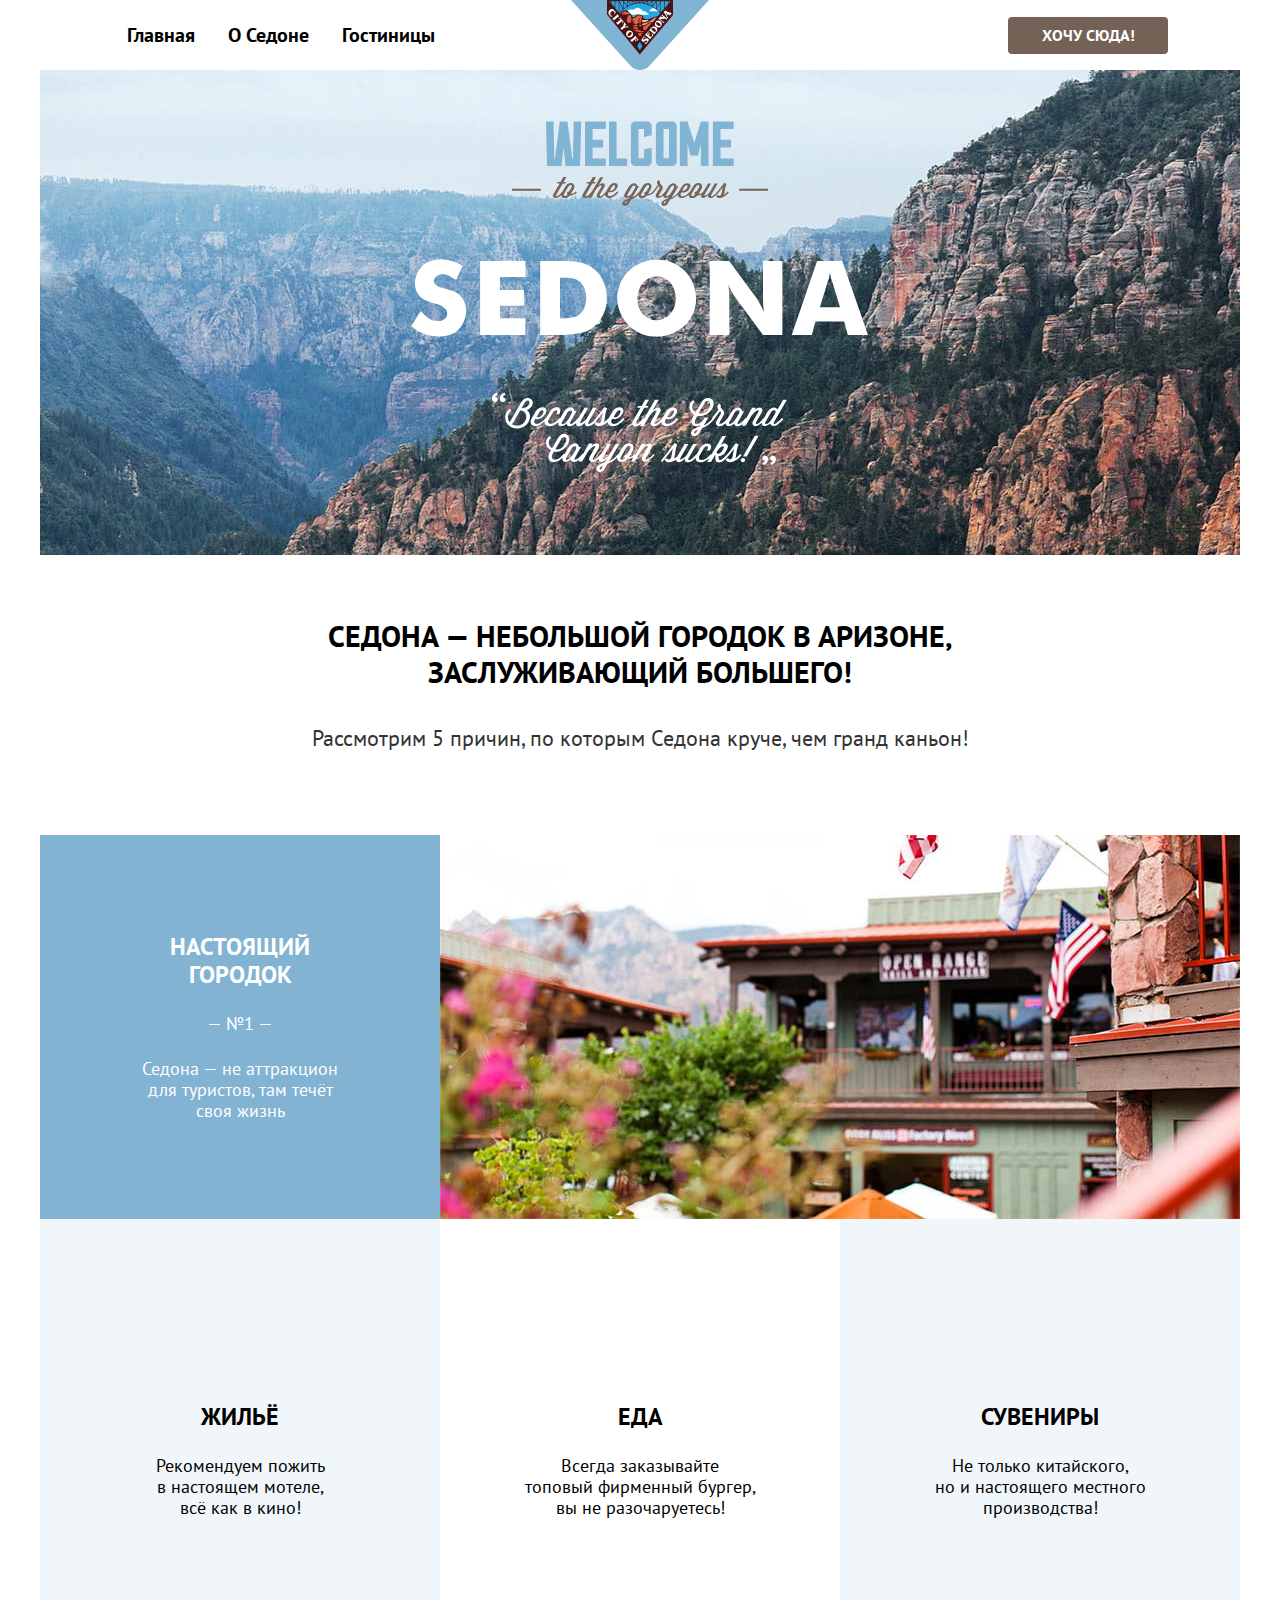
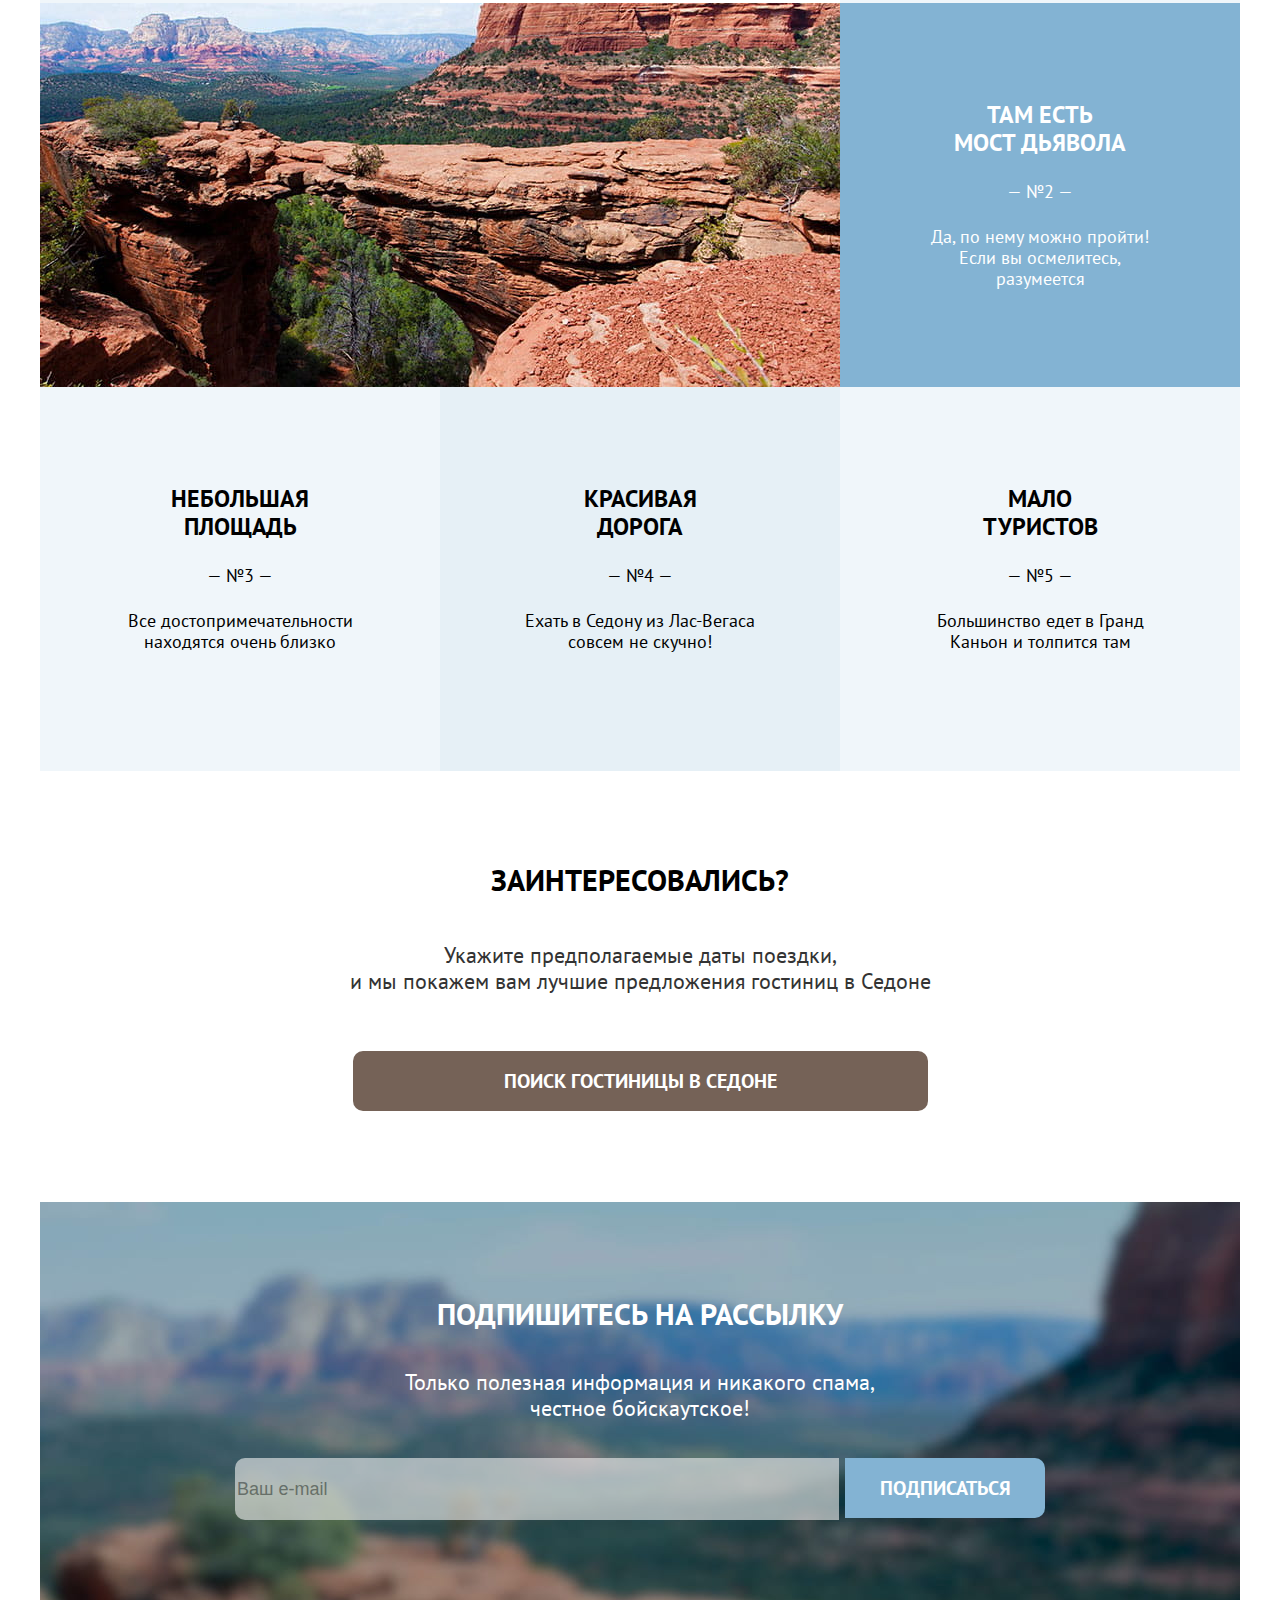
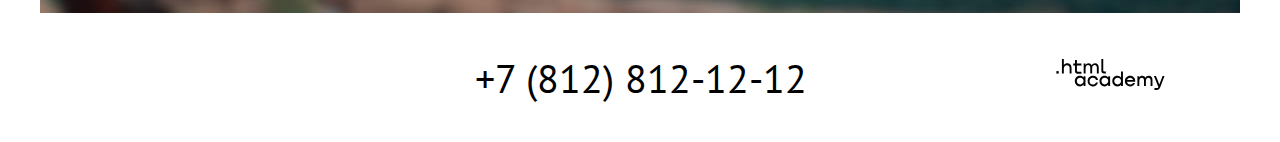
==== index.html @ b249b7ff "микросетки на флексах" ====
<!DOCTYPE html>
<html lang="ru">
  <head>
    <meta charset="utf-8" />
    <title>HTML Academy: Седона</title>
    <link rel="stylesheet" href="styles/styles.css" />
  </head>
  <body>
    <header class="page-header">
      <nav class="navigation">
        <ul class="navigation-list">
          <li class="navigation-item">
            <a class="navigation-link navigation-link-current" href="index.html"
              >Главная</a
            >
          </li>
          <li class="navigation-item">
            <a class="navigation-link" href="#">О Седоне</a>
          </li>
          <li class="navigation-item">
            <a class="navigation-link" href="catalog.html">Гостиницы</a>
          </li>
        </ul>
        <img
          class="header-logo"
          src="img/logo_sedona.svg"
          width="138"
          height="70"
          alt="Логотип City of Sedona"
        />
        <div class="navigation-user">
          <a class="navigation-user-item" href="#">
            <span class="visually-hidden">Поиск</span>
          </a>
          <a class="button navigation-user-item" href="#">
            <span class="visually-hidden">Избранное</span>
          </a>
          <button class="button button-header" type="button">Хочу сюда!</button>
        </div>
      </nav>
    </header>

    <main class="main-container main-index">
      <h1 class="visually-hidden">Седона</h1>

      <section class="main-screen">
        <div class="main-screen-image">
          <h2 class="visually-hidden">Логотип Седона</h2>
          <img
            class="main-screen-logo"
            src="img/index/logo_welcome.svg"
            width="458"
            height="352"
            alt="Логотип Welcome to the gorgeous Sedona. Because the Grand Canyon sucks!"
          />
        </div>
        <div class="main-screen-about">
          <h2 class="visually-hidden">О Седоне</h2>
          <p class="main-screen-title">
            <strong>
              Седона — небольшой городок в Аризоне, заслуживающий большего!
            </strong>
          </p>
          <p class="main-screen-description">
            Рассмотрим 5 причин, по которым Седона круче, чем гранд каньон!
          </p>
        </div>
      </section>

      <section class="advantages">
        <h2 class="visually-hidden">Преимущества</h2>
        <div class="advantages-image-row">
          <div class="advantages-item advantages-blue-bg">
            <div class="advantages-wrapper-main">
              <h3 class="advantages-title">Настоящий<br />городок</h3>
              <p class="advantages-number">— №1 —</p>
              <p class="advantages-description">
                Седона — не аттракцион<br />для туристов, там течёт<br />своя жизнь
              </p>
            </div>
          </div>
          <img
            class="advantages-image"
            src="img/index/photo_town.jpg"
            width="800"
            height="384"
            alt="Город на фоне гор"
          />
        </div>
        <ul class="advantages-list">
          <li
            class="advantages-item advantages-light-gray-bg accomodation-icon"
          >
            <div class="advantages-wrapper-secondary">
              <h3 class="advantages-title">Жильё</h3>
              <p class="advantages-description">
                Рекомендуем пожить<br />в настоящем мотеле,<br />всё как в кино!
              </p>
            </div>
          </li>
          <li class="advantages-item advantages-white-bg food-icon">
            <div class="advantages-wrapper-secondary">
              <h3 class="advantages-title">Еда</h3>
              <p class="advantages-description">
                Всегда заказывайте<br />топовый фирменный бургер,<br />вы не
                разочаруетесь!
              </p>
            </div>
          </li>
          <li class="advantages-item advantages-light-gray-bg souvenir-icon">
            <div class="advantages-wrapper-secondary">
              <h3 class="advantages-title">Сувениры</h3>
              <p class="advantages-description">
                Не только китайского,<br />но и настоящего местного производства!
              </p>
            </div>
          </li>
          <div class="advantages-image-row">
            <img
              class="advantages-image"
              src="img/index/photo_canyon.jpg"
              width="800"
              height="384"
              alt="Каньон"
            />
            <div class="advantages-item advantages-blue-bg">
              <div class="advantages-wrapper-main">
                <h3 class="advantages-title">Там есть<br />мост дьявола</h3>
                <p class="advantages-number">— №2 —</p>
                <p class="advantages-description">
                  Да, по нему можно пройти! Если вы осмелитесь, разумеется
                </p>
              </div>
            </div>
          </div>
          <li class="advantages-item advantages-light-gray-bg">
            <div class="advantages-wrapper-main">
              <h3 class="advantages-title">Небольшая площадь</h3>
              <p class="advantages-number">— №3 —</p>
              <p class="advantages-description">
                Все достопримечательности находятся очень близко
              </p>
            </div>
          </li>
          <li class="advantages-item advantages-gray-bg">
            <div class="advantages-wrapper-main">
              <h3 class="advantages-title">Красивая<br />дорога</h3>
              <p class="advantages-number">— №4 —</p>
              <p class="advantages-description">
                Ехать в Седону из Лас-Вегаса совсем не скучно!
              </p>
            </div>
          </li>
          <li class="advantages-item advantages-light-gray-bg">
            <div class="advantages-wrapper-main">
              <h3 class="advantages-title">Мало<br />туристов</h3>
              <p class="advantages-number">— №5 —</p>
              <p class="advantages-description">
                Большинство едет в Гранд Каньон и толпится там
              </p>
            </div>
          </li>
        </ul>
      </section>

      <section class="searching">
        <h2 class="visually-hidden">Поиск гостиницы</h2>
        <p class="searching-title"><strong>Заинтересовались?</strong></p>
        <p class="searching-description">
          Укажите предполагаемые даты поездки,
          <br />
          и мы покажем вам лучшие предложения гостиниц в Седоне
        </p>
        <button class="button button-searching">
          Поиск гостиницы в Седоне
        </button>
      </section>

      <section class="mailing">
        <div class="mailing-wrapper">
          <h2 class="visually-hidden">Рассылка</h2>
          <p class="mailing-title">
            <strong>Подпишитесь на рассылку</strong>
          </p>
          <p class="mailing-description">
            Только полезная информация и никакого спама,<br />честное бойскаутское!
          </p>
          <form
            class="mailing-form"
            action="https://echo.htmlacademy.ru/"
            method="post"
          >
            <label class="visually-hidden" for="email">Email</label>
            <input type="text" id="email" name="email" placeholder="Ваш e-mail" />
            <button class="button button-mailing" type="submit">
              Подписаться
            </button>
          </form>

        </div>
      </section>
    </main>

    <footer class="page-footer">
      <div class="footer-wrapper">
          <h2 class="visually-hidden">Социальные сети</h2>
          <ul class="footer-social-list">
            <li class="footer-social-item">
              <a class="button-twitter" href="#">
                <span class="visually-hidden">Twitter</span>
              </a>
            </li>
            <li class="footer-social-item">
              <a class="button-facebook" href="#">
                <span class="visually-hidden">Facebook</span>
              </a>
            </li>
            <li class="footer-social-item">
              <a class="button-youtube" href="#">
                <span class="visually-hidden">Youtube</span>
              </a>
            </li>
          </ul>

        <div class="footer-phone">
          <h2 class="visually-hidden">Телефон</h2>
          <a class="contacts-phone" href="tel:88128121212">+7 (812) 812-12-12</a>
        </div>

        <a class="footer-logo-htmlacademy" href="https://htmlacademy.ru/">
          <img
            class="logo-htmlacademy"
            src="img/logo_htmlacademy.svg"
            width="115"
            height="32"
            alt="Лого HTML academy"
          />
        </a>
      </div>
    </footer>
  </body>
</html>
---- styles/styles.css ----
@font-face {
  font-family: "PT Sans";
  font-style: normal;
  font-weight: 400;
  src: url("/fonts/ptsans-400.woff2") format("woff2");
  font-display: swap;
}

@font-face {
  font-family: "PT Sans";
  font-style: normal;
  font-weight: 700;
  src: url("/fonts/ptsans-700.woff2") format("woff2");
  font-display: swap;
}

body {
  display: flex;
  flex-direction: column;
  min-height: 100%;
  margin: 0;
  font-family: "PT Sans", sans-serif;
  font-size: 22px;
  line-height: 26px;
  font-weight: normal;
  color: #000000;
}

html {
  height: 100%;
}

.advantages {
  display: flex;
  flex-direction: column;
  text-align: center;
}

.advantages-description {
  margin-top: 24px;
  font-size: 18px;
  line-height: 21px;
  font-weight: normal;
}

.advantages-image-row {
  display: flex;
}

.advantages-image {
  list-style-type: none;
}

.advantages-item {
  width: 400px;
  height: 384px;
  list-style-type: none;
}

.advantages-list {
  display: flex;
  flex-wrap: wrap;
  margin: 0;
  padding: 0;
}

.advantages-number {
  font-size: 18px;
  line-height: 21px;
  font-weight: normal;
  text-transform: uppercase;
}

.advantages-title {
  font-size: 24px;
  line-height: 28px;
  font-weight: bold;
  text-transform: uppercase;
}

.advantages-blue-bg {
  color: #ffffff;
  background-color: #83b3d3;
}

.advantages-white-bg {
  background-color: #ffffff;
}

.advantages-gray-bg {
  background-color: rgba(131, 179, 211, 0.2);
}

.advantages-light-gray-bg {
  background-color: rgba(131, 179, 211, 0.12);
}

.advantages-wrapper-main {
  width: 250px;
  margin-top: 98px;
  margin-left: auto;
  margin-right: auto;
}

.advantages-wrapper-secondary {
  width: 250px;
  margin-top: 184px;
  margin-left: auto;
  margin-right: auto;
}

.breadcrumbs {
  display: flex;
  align-items: center;
  margin: 0;
  padding: 0;
  list-style-type: none;
}

.breadcrumbs-item {
  font-size: 16px;
  line-height: 21px;
  font-weight: normal;
}

.breadcrumbs-item:first-child {
  width: 12px;
  height: 12px;
  margin-right: 26px;
}

.button {
  font-family: "PT Sans", sans-serif;
  font-size: 16px;
  line-height: 21px;
  font-weight: bold;
  text-align: center;
  text-transform: uppercase;
  color: #ffffff;
  border: none;
}

.button-apply {
  width: 160px;
  height: 48px;
  background-color: #83b3d3;
  border-radius: 4px;
}

.button-details {
  width: 151px;
  height: 37px;
  background-color: #756257;
  border-radius: 4px;
}

.button-favorites {
  width: 160px;
  height: 37px;
  background-color: #83b3d3;
  border-radius: 4px;
}

.button-favorites-added {
  width: 160px;
  height: 37px;
  background: #7db54f;
  border-radius: 4px;
}

.button-header {
  width: 160px;
  height: 37px;
  background-color: #756257;
  border-radius: 4px;
}

.button-mailing {
  width: 200px;
  height: 60px;
  font-size: 20px;
  line-height: 26px;
  background-color: #83b3d3;
  border-radius: 0px 10px 10px 0px;
}

.button-reset {
  width: 160px;
  height: 48px;
  font-size: 18px;
  line-height: 23px;
  font-weight: normal;
  text-transform: none;
  background-color: transparent;
}

.button-searching {
  width: 575px;
  height: 60px;
  margin-top: 57px;
  margin-bottom: 91px;
  font-size: 20px;
  line-height: 36px;
  background-color: #756257;
  border-radius: 10px;
}

.button-show-more {
  font-size: 20px;
  line-height: 26px;
  width: 575px;
  height: 60px;
  font-weight: bold;
  background: #83b3d3;
  border-radius: 4px;
}

.catalog-filter {
  width: 1200px;
  color: #ffffff;
  background-color: #83b3d3;
  background-image: url("/img/catalog/background_catalog.jpg");
}

.catalog-filter-accomodation {
  width: 150px;
}

.catalog-filter-buttons {
  width: 160px;
}

.catalog-filter-form {
  display: flex;
  justify-content: space-between;
  padding-top: 51px;
  padding-bottom: 86px;
}

.catalog-filter-infrastructure {
  width: 150px;
}

.catalog-filter-list {
  margin: 0;
  padding: 0;
  list-style-type: none;
}

.catalog-filter-price {
  width: 287px;
}

.catalog-filter-title {
  font-size: 20px;
  line-height: 26px;
  font-weight: bold;
}

.catalog-hotels {
  display: flex;
  flex-direction: column;
}

.catalog-hotels-title {
  margin: 0;
  padding: 0;
  font-size: 30px;
  line-height: 39px;
  font-weight: bold;
  text-transform: uppercase;
}

.catalog-mailing {
  margin-top: 89px;
  margin-bottom: 137px;
  text-align: center;
}

.catalog-mailing-wrapper {
  display: flex;
  flex-direction: column;
  justify-content: space-between;
  width: 810px;
  height: 224px;

  margin-left: auto;
  margin-right: auto;
}

.catalog-title {
  margin: 0;
  padding-top: 35px;
  font-style: normal;
  font-size: 60px;
  line-height: 78px;
  font-weight: bold;
}

.catalog-sorting {
  display: flex;
  align-items: center;
  margin-top: 44px;
  margin-bottom: 42px;
}

.catalog-wrapper {
  width: 1056px;
  margin-left: auto;
  margin-right: auto;
}

.control-label {
  font-size: 18px;
  line-height: 23px;
  font-weight: normal;
}

.contacts-phone {
  font-weight: normal;
  font-size: 40px;
  line-height: 40px;
  color: #000000;
  text-transform: uppercase;
  text-decoration: none;
}

fieldset {
  margin: 0;
  padding: 0;
  border: none;
}

.header-logo {
  margin-left: 60px;
}

.hotel-button {
  padding-top: 31px;
  padding-bottom: 31px;
  text-align: center;
}

.hotel-card-title {
  font-size: 24px;
  line-height: 31px;
  font-weight: bold;
}

.hotel-card-type,
.hotel-card-cost {
  font-size: 18px;
  line-height: 23px;
  font-weight: normal;
  color: #333333;
}

.hotel-card-rating {
  width: 160px;
  height: 37px;
  font-size: 16px;
  line-height: 37px;
  font-weight: normal;
  text-align: center;
  text-transform: uppercase;
  color: #333333;
  background-color: #f2f2f2;
  border-radius: 4px;
}

.hotel-list {
  margin: 0;
  padding: 0;
}

.footer-logo-htmlacademy {
  margin-left: 53px;
  align-self: center;
}

.footer-phone {
  width: 720px;
  margin-left: 11px;
}

.footer-social-item {
  width: 40px;
  height: 40px;
  margin-right: 5px;
  margin-bottom: 5px;
  list-style-type: none;
}

.footer-social-item:nth-child(3n) {
  margin-right: 0;
}

.footer-social-list {
  display: flex;
  flex-wrap: wrap;
  width: 160px;
  margin: 0;
  padding: 0;
}

.footer-wrapper {
  display: flex;
  align-items: center;
  width: 1056px;
  margin-top: 42px;
  margin-bottom: 42px;
  margin-left: auto;
  margin-right: auto;
}

.hotel-list {
  list-style-type: none;
}

input[name="email"] {
  width: 600px;
  height: 60px;
  font-size: 18px;
  line-height: 26px;
  font-weight: normal;
  color: #000000;
  background-color: #f2f2f2;
  border: none;
  border-radius: 10px 0px 0px 10px;
  opacity: 0.6;
}

.mailing {
  width: 1200px;
  color: #ffffff;
  text-align: center;
  background-color: #83b3d3;
  background-image: url("/img/index/background_subscribe.jpg");
}

.mailing-description {
  margin-top: 0;
  margin-bottom: 0;
  font-size: 22px;
  line-height: 26px;
  font-weight: normal;
}

.mailing-title {
  margin-top: 0;
  margin-bottom: 0;
  font-size: 30px;
  line-height: 36px;
  font-weight: bold;
  text-transform: uppercase;
}

.mailing-wrapper {
  display: flex;
  flex-direction: column;
  justify-content: space-between;
  width: 810px;
  height: 224px;
  padding-top: 94px;
  padding-bottom: 93px;
  margin-left: auto;
  margin-right: auto;
}

.main-catalog {
  width: 1200px;
  margin-left: auto;
  margin-right: auto;
}

.main-container {
  flex-grow: 1;
}

.main-index {
  width: 1200px;
  margin: 0 auto;
}

.main-screen {
  text-align: center;
}

.main-screen-about {
  width: 720px;
  margin-top: 63px;
  margin-bottom: 79px;
  margin-left: auto;
  margin-right: auto;
  background-color: #ffffff;
}

.main-screen-description {
  padding: 0;
  font-size: 22px;
  line-height: 36px;
  font-weight: normal;
  color: #333333;
}

.main-screen-image {
  background-color: #83b3d3;
  background-image: url("/img/index/background_welcome.jpg");
  background-size: 100% auto;
  background-repeat: no-repeat;
}

.main-screen-logo {
  display: block;
  margin-left: auto;
  margin-right: auto;
  padding-top: 51px;
  padding-bottom: 82px;
}

.main-screen-title {
  font-size: 30px;
  line-height: 36px;
  font-weight: bold;
  text-transform: uppercase;
}

.navigation {
  display: flex;
  width: 1200px;
  margin: 0 auto;
}

.navigation-item {
  list-style-type: none;
}

.navigation-link {
  display: block;
  padding-top: 19px;
  padding-right: 17px;
  padding-left: 16px;
  padding-bottom: 20px;
  font-size: 20px;
  line-height: 26px;
  font-weight: bold;
  text-decoration: none;
  color: #000000;
}

.navigation-list {
  display: flex;
  flex-wrap: wrap;
  align-items: center;
  margin: 0;
  margin-left: 71px;
  padding: 0;
  width: 400px;
}

.navigation-user {
  display: flex;
  flex-wrap: wrap;
  align-items: center;
  margin-left: auto;
  margin-right: 72px;
  max-width: 300px;
}

.navigation-user-item {
  display: block;
  min-width: 18px;
  min-height: 18px;
  margin-right: 20px;
}

.page-footer {
  width: 1200px;
  margin-left: auto;
  margin-right: auto;
  text-align: center;
}

.page-header {
  width: 1200px;
  margin-left: auto;
  margin-right: auto;
  color: #000000;
  background-color: #ffffff;
}

.pagination {
  display: flex;
  align-items: center;
  padding-top: 31px;
}

.pagination-item {
  width: 55px;
  height: 55px;
  margin-right: 8px;
  font-size: 20px;
  line-height: 55px;
  font-weight: bold;
  text-align: center;
  background-color: #83b3d3;
  border-radius: 4px;
}

.pagination-item:last-child {
  margin-right: 0;
}

.pagination-item-current {
  background-color: #f2f2f2;
}

.pagination-link {
  text-decoration: none;
  text-transform: uppercase;
  color: #ffffff;
}

.pagination-link-current {
  color: #000000;
}

.pagination-list {
  display: flex;
  margin: 0;
  padding: 0;
  list-style-type: none;
}

.rendering-list {
  display: flex;
  margin: 0;
  margin-left: auto;
  padding: 0;
  list-style-type: none;
}

.rendering-type-amount {
  margin-left: auto;
  font-size: 18px;
  line-height: 23px;
  font-weight: normal;
  color: #333333;
}

.rendering-type-cards {
  width: 48px;
  height: 48px;
  background-color: #ffffff;
  background-image: url(/img/catalog/icon_mode_cards.svg);
  background-repeat: no-repeat;
  background-position: center;
  border: 2px solid #e6e6e6;
  border-radius: 4px;
}

.rendering-type-item {
  width: 48px;
  height: 48px;
  margin-right: 8px;
}

.rendering-type-item:last-child {
  margin-right: 0;
}

.rendering-type-list {
  width: 48px;
  height: 48px;
  background-color: #ffffff;
  background-image: url(/img/catalog/icon_mode_list.svg);
  background-repeat: no-repeat;
  background-position: center;
  border: 2px solid #e6e6e6;
  border-radius: 4px;
}

.rendering-type-slide {
  width: 48px;
  height: 48px;
  background-color: #ffffff;
  background-image: url(/img/catalog/icon_mode_slideshow.svg);
  background-repeat: no-repeat;
  background-position: center;
  border: 2px solid #e6e6e6;
  border-radius: 4px;
}

.rendering-active {
  border: 2px solid #000000;
}

.searching {
  text-align: center;
}

.searching-description {
  width: 720px;
  margin-top: 44px;
  margin-bottom: 0;
  margin-left: auto;
  margin-right: auto;
  color: #333333;
}

.searching-title {
  width: 720px;
  margin-top: 91px;
  margin-left: auto;
  margin-right: auto;
  margin-bottom: 0;
  font-size: 30px;
  line-height: 36px;
  font-weight: bold;
  text-transform: uppercase;
}

select[name="sorting"] {
  width: 287px;
  height: 48px;
  background-color: #ffffff;
  border: 2px solid #e6e6e6;
  border-radius: 4px;
}

select[name="rendering"] {
  width: 160px;
  height: 48px;
  margin-left: 51px;
  background-color: #ffffff;
  border: 2px solid #e6e6e6;
  border-radius: 4px;
}

.sorting-type-form {
  width: 287px;
  margin-left: 192px;
}

.visually-hidden {
  position: absolute;
  width: 1px;
  height: 1px;
  margin: -1px;
  padding: 0;
  border: 0;
  clip: rect(0 0 0 0);
  overflow: hidden;
}

/*
{
outline: 5px solid rgba(255, 99, 78, 0.5);
outline-offset: -5px;
}
*/
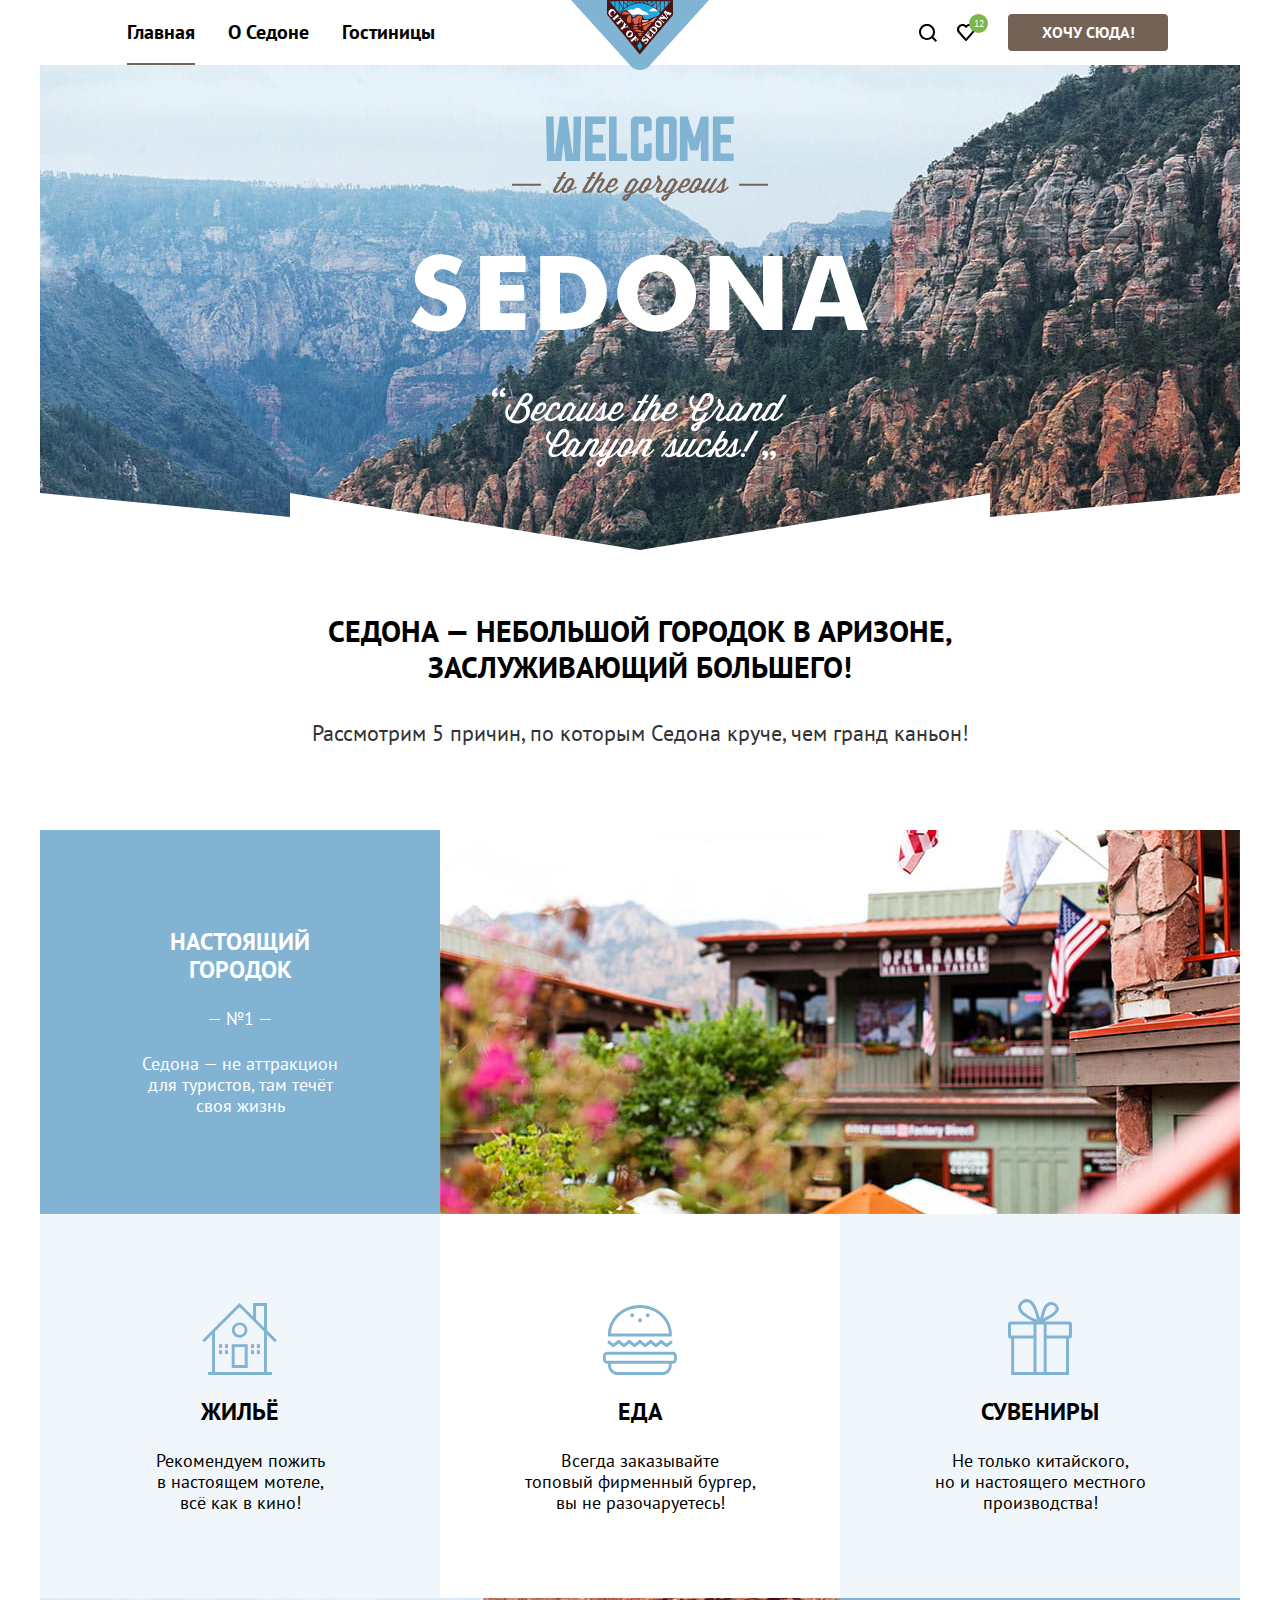
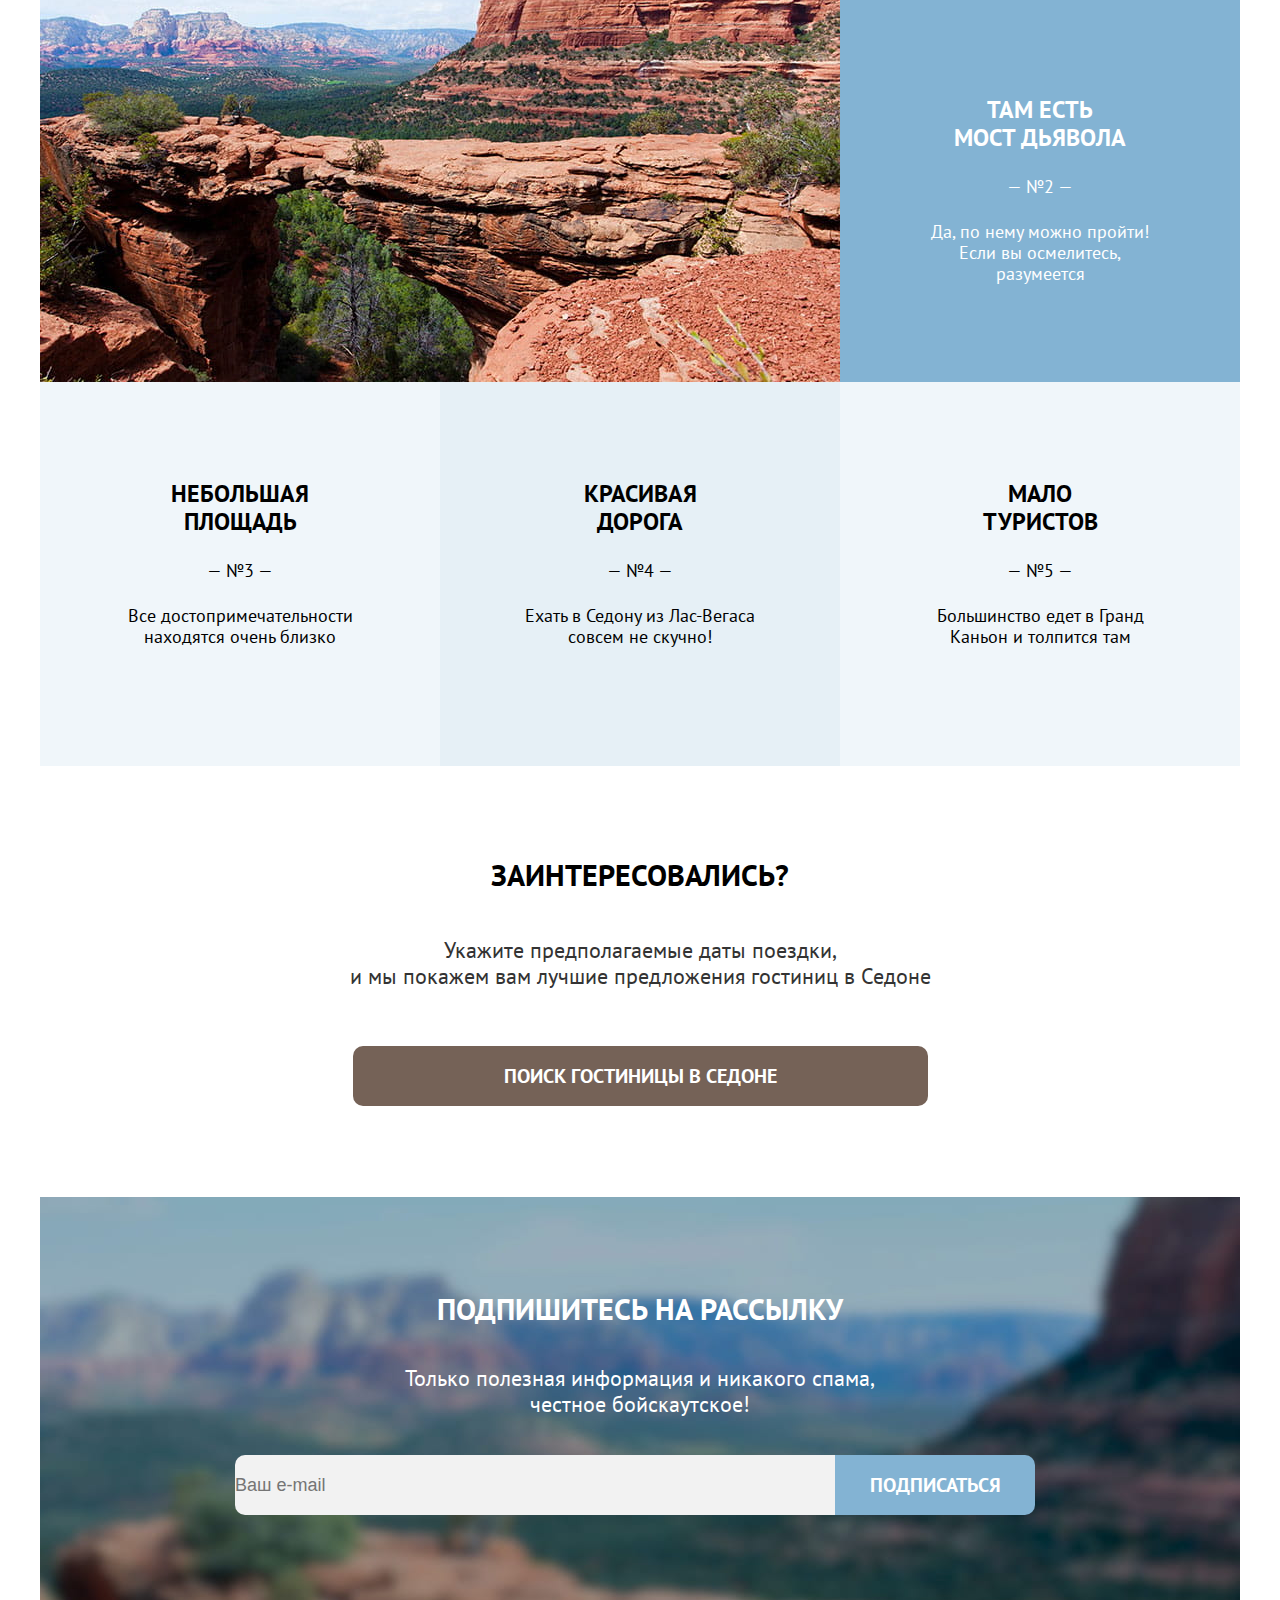
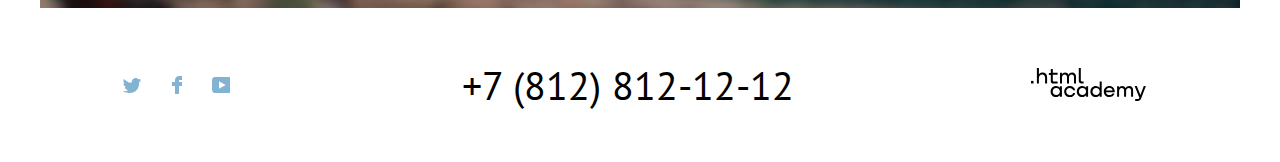
==== commit 0149ae61: "добавлены декоративные элементы на главной странице" ====
--- a/index.html
+++ b/index.html
@@ -11,28 +11,77 @@
         <ul class="navigation-list">
           <li class="navigation-item">
             <a class="navigation-link navigation-link-current" href="index.html"
-              >Главная</a
+              ><span class="focus-wrapper">Главная</span></a
             >
           </li>
           <li class="navigation-item">
-            <a class="navigation-link" href="#">О Седоне</a>
+            <a class="navigation-link" href="#"
+              ><span class="focus-wrapper">О Седоне</span></a
+            >
           </li>
           <li class="navigation-item">
-            <a class="navigation-link" href="catalog.html">Гостиницы</a>
+            <a class="navigation-link" href="catalog.html"
+              ><span class="focus-wrapper">Гостиницы</span></a
+            >
           </li>
         </ul>
-        <img
-          class="header-logo"
-          src="img/logo_sedona.svg"
-          width="138"
-          height="70"
-          alt="Логотип City of Sedona"
-        />
         <div class="navigation-user">
-          <a class="navigation-user-item" href="#">
+          <a class="navigation-user-search" href="#">
+            <svg
+              class="navigation-icon"
+              aria-hidden="true"
+              focusable="false"
+              width="18"
+              height="18"
+              viewBox="0 0 18 18"
+              fill="none"
+              xmlns="http://www.w3.org/2000/svg"
+            >
+              <g clip-path="url(#clip0)">
+                <path
+                  d="M18 16.4999L14.3 12.7999C15.3 11.4999 16 9.7999 16 7.8999C16 3.4999 12.4 -0.100098 8 -0.100098C3.6 -0.100098 0 3.5999 0 7.9999C0 12.3999 3.6 15.9999 8 15.9999C9.8 15.9999 11.5 15.3999 12.9 14.2999L16.6 17.9999L18 16.4999ZM8 13.9999C4.7 13.9999 2 11.2999 2 7.9999C2 4.6999 4.7 1.9999 8 1.9999C11.3 1.9999 14 4.6999 14 7.9999C14 11.2999 11.3 13.9999 8 13.9999Z"
+                />
+              </g>
+              <defs>
+                <clipPath id="clip0">
+                  <rect width="18" height="18" fill="white" />
+                </clipPath>
+              </defs>
+            </svg>
             <span class="visually-hidden">Поиск</span>
           </a>
-          <a class="button navigation-user-item" href="#">
+          <a class="button navigation-user-favorites" href="#">
+            <svg
+              class="navigation-icon"
+              aria-hidden="true"
+              focusable="false"
+              width="18"
+              height="17"
+              fill="none"
+              xmlns="http://www.w3.org/2000/svg"
+            >
+              <path
+                d="M8.9 17a.9.9 0 0 1-.8-.4c-5.4-6.1-6.7-7.5-7-7.9A5.4 5.4 0 0 1 5.5 0C6.8 0 8 .5 9 1.3a5.46 5.46 0 0 1 9 4.1c0 1.3-.5 2.5-1.3 3.4l-7 7.9c-.2.2-.4.3-.8.3Zm-6-9.5c.3.4 3.5 4 6.1 6.9l6.2-7c.5-.5.7-1.2.7-2 0-1.8-1.5-3.3-3.3-3.3-1 0-2 .5-2.7 1.3-.3.3-.6.4-.9.4-.3 0-.6-.2-.8-.4-.7-.8-1.7-1.3-2.7-1.3-1.8 0-3.3 1.5-3.3 3.3-.1.9.3 1.6.7 2.1-.1 0-.1 0 0 0Z"
+              />
+            </svg>
+            <div class="icon-favorites-ellipse">
+              <div class="favorites-ellipse">
+                <svg
+                  aria-hidden="true"
+                  focusable="false"
+                  width="19"
+                  height="19"
+                  fill="none"
+                  xmlns="http://www.w3.org/2000/svg"
+                >
+                  <path
+                    d="M19 9.5a9.5 9.5 0 1 1-19 0 9.5 9.5 0 0 1 19 0Z"
+                    fill="#7DB54F"
+                  />
+                </svg>
+                <span class="favorites-number">12</span>
+              </div>
+            </div>
             <span class="visually-hidden">Избранное</span>
           </a>
           <button class="button button-header" type="button">Хочу сюда!</button>
@@ -75,7 +124,8 @@
               <h3 class="advantages-title">Настоящий<br />городок</h3>
               <p class="advantages-number">— №1 —</p>
               <p class="advantages-description">
-                Седона — не аттракцион<br />для туристов, там течёт<br />своя жизнь
+                Седона — не аттракцион<br />для туристов, там течёт<br />своя
+                жизнь
               </p>
             </div>
           </div>
@@ -89,7 +139,11 @@
         </div>
         <ul class="advantages-list">
           <li
-            class="advantages-item advantages-light-gray-bg accomodation-icon"
+            class="
+              advantages-item
+              advantages-light-gray-bg
+              advantages-icon-accomodation
+            "
           >
             <div class="advantages-wrapper-secondary">
               <h3 class="advantages-title">Жильё</h3>
@@ -98,7 +152,7 @@
               </p>
             </div>
           </li>
-          <li class="advantages-item advantages-white-bg food-icon">
+          <li class="advantages-item advantages-white-bg advantages-icon-food">
             <div class="advantages-wrapper-secondary">
               <h3 class="advantages-title">Еда</h3>
               <p class="advantages-description">
@@ -107,11 +161,16 @@
               </p>
             </div>
           </li>
-          <li class="advantages-item advantages-light-gray-bg souvenir-icon">
+          <li
+            class="
+              advantages-item advantages-light-gray-bg advantages-icon-souvenir
+            "
+          >
             <div class="advantages-wrapper-secondary">
               <h3 class="advantages-title">Сувениры</h3>
               <p class="advantages-description">
-                Не только китайского,<br />но и настоящего местного производства!
+                Не только китайского,<br />но и настоящего местного
+                производства!
               </p>
             </div>
           </li>
@@ -183,7 +242,8 @@
             <strong>Подпишитесь на рассылку</strong>
           </p>
           <p class="mailing-description">
-            Только полезная информация и никакого спама,<br />честное бойскаутское!
+            Только полезная информация и никакого спама,<br />честное
+            бойскаутское!
           </p>
           <form
             class="mailing-form"
@@ -191,50 +251,148 @@
             method="post"
           >
             <label class="visually-hidden" for="email">Email</label>
-            <input type="text" id="email" name="email" placeholder="Ваш e-mail" />
+            <input
+              type="text"
+              id="email"
+              name="email"
+              placeholder="Ваш e-mail"
+            />
             <button class="button button-mailing" type="submit">
               Подписаться
             </button>
           </form>
-
         </div>
       </section>
     </main>
 
     <footer class="page-footer">
       <div class="footer-wrapper">
-          <h2 class="visually-hidden">Социальные сети</h2>
-          <ul class="footer-social-list">
-            <li class="footer-social-item">
-              <a class="button-twitter" href="#">
-                <span class="visually-hidden">Twitter</span>
-              </a>
-            </li>
-            <li class="footer-social-item">
-              <a class="button-facebook" href="#">
-                <span class="visually-hidden">Facebook</span>
-              </a>
-            </li>
-            <li class="footer-social-item">
-              <a class="button-youtube" href="#">
-                <span class="visually-hidden">Youtube</span>
-              </a>
-            </li>
-          </ul>
+        <h2 class="visually-hidden">Социальные сети</h2>
+        <ul class="footer-social-list">
+          <li class="footer-social-item">
+            <a class="button-twitter" href="#">
+              <svg
+                class="footer-social-icon"
+                aria-hidden="true"
+                focusable="false"
+                width="18"
+                height="15"
+                viewBox="0 0 18 15"
+                fill="none"
+                xmlns="http://www.w3.org/2000/svg"
+              >
+                <g clip-path="url(#clip0)">
+                  <path
+                    d="M11.6 0.200056C13.4 -0.299944 14.8 0.500056 15.4 1.40006C16.1 1.20006 16.8 0.900056 17.5 0.700056C17.5 1.60006 16.9 2.20006 16.6 2.50006C17.3 2.60006 18 1.90006 18 1.90006C17.8 2.90006 16.9 3.70006 16.3 3.90006C16.1 10.7001 13 15.1001 5.7 15.0001C5.1 15.0001 5.8 15.0001 5.2 15.0001C4.8 15.0001 0.8 14.5001 0 13.1001C2.4 13.3001 4.1 12.7001 5 11.9001C4 11.6001 2.1 11.5001 1.8 9.00006C2.2 9.10006 2.4 9.20006 3.1 9.10006C1.8 8.30006 0.4 7.50006 0.5 5.30006C0.8 5.60006 1.6 5.80006 1.9 5.80006C1.1 5.60006 -0.2 2.50006 0.9 0.900056C2.8 2.80006 4.9 4.50006 8.5 4.70006C8.7 2.30006 9.7 0.800056 11.6 0.200056Z"
+                  />
+                </g>
+                <defs>
+                  <clipPath id="clip0">
+                    <rect width="18" height="15" fill="white" />
+                  </clipPath>
+                </defs>
+              </svg>
+              <span class="visually-hidden">Twitter</span>
+            </a>
+          </li>
+          <li class="footer-social-item">
+            <a class="button-facebook" href="#">
+              <svg
+                class="footer-social-icon"
+                aria-hidden="true"
+                focusable="false"
+                width="10"
+                height="18"
+                viewBox="0 0 10 18"
+                fill="none"
+                xmlns="http://www.w3.org/2000/svg"
+              >
+                <path
+                  d="M7 0C4.8 0 3 1.8 3 4V6H0V10H3V18H7V10H10V6H7V4H10V0H7Z"
+                />
+              </svg>
+              <span class="visually-hidden">Facebook</span>
+            </a>
+          </li>
+          <li class="footer-social-item">
+            <a class="button-youtube" href="#">
+              <svg
+                class="footer-social-icon"
+                width="20"
+                height="16"
+                viewBox="0 0 20 16"
+                fill="none"
+                xmlns="http://www.w3.org/2000/svg"
+              >
+                <g clip-path="url(#clip0)">
+                  <path
+                    d="M17 0H2.9C1.2 0 0 1.5 0 3.2V12.7C0 14.5 1.2 16 2.9 16H17.2C18.7 16 20.1 14.5 20.1 12.8V3.2C19.9 1.5 18.7 0 17 0ZM7 11.8V4.2L13.7 8L7 11.8Z"
+                  />
+                </g>
+                <defs>
+                  <clipPath id="clip0">
+                    <rect width="20" height="16" fill="white" />
+                  </clipPath>
+                </defs>
+              </svg>
+              <span class="visually-hidden">Youtube</span>
+            </a>
+          </li>
+        </ul>
 
         <div class="footer-phone">
           <h2 class="visually-hidden">Телефон</h2>
-          <a class="contacts-phone" href="tel:88128121212">+7 (812) 812-12-12</a>
+          <a class="contacts-phone" href="tel:88128121212">
+            +7 (812) 812-12-12
+          </a>
         </div>
 
         <a class="footer-logo-htmlacademy" href="https://htmlacademy.ru/">
-          <img
-            class="logo-htmlacademy"
-            src="img/logo_htmlacademy.svg"
+          <svg
+            class="footer-logo-icon"
+            aria-hidden="true"
+            focusable="false"
             width="115"
-            height="32"
-            alt="Лого HTML academy"
-          />
+            height="34"
+            viewBox="0 0 115 34"
+            fill="none"
+            xmlns="http://www.w3.org/2000/svg"
+          >
+            <path d="M0 12.8999V15.4999H2.5V12.8999H0Z" />
+            <path
+              d="M11.6 4.5C10 4.5 8.80002 5.2 8.00002 6.2H7.90002V0H5.90002V15.5H7.90002V10.2C7.90002 8.1 9.20002 6.6 11.2 6.6C13 6.6 14.1 8 14.1 9.8V15.5H16.1V9.4C16.2 6.4 14.3 4.5 11.6 4.5Z"
+            />
+            <path
+              d="M26.6 4.8001H21.8V1.1001H19.8V4.9001H17.9V6.9001H19.8V12.9001C19.8 14.6001 20.8 15.6001 22.5 15.6001H26.6V13.6001H22.9C22.2 13.6001 21.8 13.2001 21.8 12.5001V6.8001H26.6V4.8001Z"
+            />
+            <path
+              d="M41.1 4.6001C39.5 4.6001 38.2 5.4001 37.6 6.7001H37.5C36.9 5.5001 35.7 4.6001 34.1 4.6001C32.7 4.6001 31.6 5.4001 31 6.4001H30.9V4.8001H29V15.4001H31V10.0001C31 8.0001 32 6.5001 33.6 6.5001C35.1 6.5001 36 7.5001 36 9.1001V15.4001H38V9.8001C38 7.4001 39.4 6.5001 40.6 6.5001C42.1 6.5001 43 7.5001 43 9.1001V15.4001H45V8.9001C45.1 6.4001 43.6 4.6001 41.1 4.6001Z"
+            />
+            <path
+              d="M47.8 12.7C47.8 14.4 48.8 15.4 50.6 15.4H52.6V13.4H50.9001C50.2001 13.4 49.8 13 49.8 12.3V0H47.8V12.7Z"
+            />
+            <path
+              d="M28.9 19.6999C28 18.5999 26.7 17.8999 25 17.8999C21.9 17.8999 19.6 20.1999 19.6 23.4999C19.6 26.7999 21.9 29.0999 25 29.0999C26.8 29.0999 28 28.2999 28.8 27.1999H28.9V28.7999H30.9V18.1999H28.9V19.6999ZM25.3 27.0999C23.1 27.0999 21.7 25.4999 21.7 23.4999C21.7 21.4999 23.1 19.8999 25.3 19.8999C27.5 19.8999 28.9 21.4999 28.9 23.4999C28.9 25.3999 27.5 27.0999 25.3 27.0999Z"
+            />
+            <path
+              d="M44.2 21.9999C43.7 19.5999 41.5999 17.8999 38.7999 17.8999C35.3999 17.8999 33.2 20.3999 33.2 23.4999C33.2 26.5999 35.3999 29.0999 38.7999 29.0999C41.5999 29.0999 43.7 27.2999 44.2 24.8999H42.0999C41.6999 26.1999 40.3999 27.1999 38.7999 27.1999C36.5999 27.1999 35.2 25.5999 35.2 23.5999C35.2 21.5999 36.5999 19.9999 38.7999 19.9999C40.3999 19.9999 41.5999 20.9999 42.0999 22.1999H44.2V21.9999Z"
+            />
+            <path
+              d="M55.1 19.6999C54.2 18.5999 52.9001 17.8999 51.2001 17.8999C48.1001 17.8999 45.8 20.1999 45.8 23.4999C45.8 26.7999 48.1001 29.0999 51.2001 29.0999C53.0001 29.0999 54.2 28.2999 55 27.1999H55.1V28.7999H57.1V18.1999H55.1V19.6999ZM51.5 27.0999C49.3 27.0999 47.9001 25.4999 47.9001 23.4999C47.9001 21.4999 49.3 19.8999 51.5 19.8999C53.7 19.8999 55.1 21.4999 55.1 23.4999C55.1 25.3999 53.6 27.0999 51.5 27.0999Z"
+            />
+            <path
+              d="M68.7 19.7999C67.8 18.6999 66.5 17.8999 64.8 17.8999C61.7 17.8999 59.4 20.1999 59.4 23.4999C59.4 26.7999 61.6 29.0999 64.8 29.0999C66.5 29.0999 67.8 28.2999 68.6 27.2999H68.7V28.7999H70.7V13.3999H68.7V19.7999ZM65.1 27.0999C62.9 27.0999 61.5 25.4999 61.5 23.4999C61.5 21.4999 62.9 19.8999 65.1 19.8999C67.3 19.8999 68.7 21.4999 68.7 23.4999C68.6 25.4999 67.2 27.0999 65.1 27.0999Z"
+            />
+            <path
+              d="M78.3 17.8999C75 17.8999 72.8 20.3999 72.8 23.4999C72.8 26.4999 74.9 29.0999 78.3 29.0999C80.8 29.0999 82.8 27.7999 83.5 25.4999H81.4C80.9 26.4999 79.8 27.0999 78.4 27.0999C76.5 27.0999 75.1 25.7999 75 24.1999H83.8C84 20.5999 81.8 17.8999 78.3 17.8999ZM78.3 19.7999C80 19.7999 81.3 20.7999 81.6 22.3999H75.1C75.4 20.8999 76.6 19.7999 78.3 19.7999Z"
+            />
+            <path
+              d="M98.2 17.8999C96.6 17.8999 95.3 18.6999 94.6 19.8999H94.5C93.9 18.6999 92.7 17.8999 91.1 17.8999C89.7 17.8999 88.6 18.5999 88 19.6999V18.1999H86.1V28.7999H88.1V23.3999C88.1 21.3999 89.1 19.9999 90.7 19.8999C92.2 19.8999 93.1 20.8999 93.1 22.4999V28.7999H95.1V23.1999C95.1 20.7999 96.5 19.8999 97.7 19.8999C99.2 19.8999 100.1 20.8999 100.1 22.4999V28.7999H102.1V22.2999C102.2 19.6999 100.7 17.8999 98.2 17.8999Z"
+            />
+            <path
+              d="M109.4 27.0001L105.8 18.1001H103.6L108.4 29.7001C108.1 30.6001 107.7 30.9001 106.7 30.9001H104.2V32.9001H106.7C108.5 32.9001 109.5 32.1001 110.2 30.3001L114.9 18.1001H112.8L109.4 27.0001Z"
+            />
+          </svg>
         </a>
       </div>
     </footer>
--- a/styles/styles.css
+++ b/styles/styles.css
@@ -43,6 +43,39 @@
   font-weight: normal;
 }
 
+.advantages-icon-accomodation::after {
+  position: absolute;
+  width: 75px;
+  height: 72px;
+  top: 89px;
+  left: 50%;
+  margin-left: -38px;
+  background-image: url(/img/index/icon_housing.svg);
+  content: "";
+}
+
+.advantages-icon-food::after {
+  position: absolute;
+  width: 74px;
+  height: 70px;
+  top: 91px;
+  left: 50%;
+  margin-left: -37px;
+  background-image: url(/img/index/icon_food.svg);
+  content: "";
+}
+
+.advantages-icon-souvenir::after {
+  position: absolute;
+  width: 64px;
+  height: 76px;
+  top: 85px;
+  left: 50%;
+  margin-left: -32px;
+  background-image: url(/img/index/icon_souvenirs.svg);
+  content: "";
+}
+
 .advantages-image-row {
   display: flex;
 }
@@ -52,6 +85,7 @@
 }
 
 .advantages-item {
+  position: relative;
   width: 400px;
   height: 384px;
   list-style-type: none;
@@ -138,6 +172,7 @@
   text-transform: uppercase;
   color: #ffffff;
   border: none;
+  cursor: pointer;
 }
 
 .button-apply {
@@ -148,6 +183,7 @@
 }
 
 .button-details {
+  grid-area: btn-d;
   width: 151px;
   height: 37px;
   background-color: #756257;
@@ -155,6 +191,7 @@
 }
 
 .button-favorites {
+  grid-area: btn-f;
   width: 160px;
   height: 37px;
   background-color: #83b3d3;
@@ -162,6 +199,7 @@
 }
 
 .button-favorites-added {
+  grid-area: btn-f;
   width: 160px;
   height: 37px;
   background: #7db54f;
@@ -178,10 +216,34 @@
 .button-mailing {
   width: 200px;
   height: 60px;
+  padding: 0;
   font-size: 20px;
   line-height: 26px;
   background-color: #83b3d3;
   border-radius: 0px 10px 10px 0px;
+}
+
+.button-mailing:hover {
+  background-color: #68a2ca;
+}
+
+.button-mailing:focus-visible {
+  background-color: #68a2ca;
+  outline: 3px solid #756257;
+}
+
+.button-mailing:active {
+  outline: none;
+  color: rgba(255, 255, 255, 0.3);
+}
+
+.button-mailing:disabled {
+  outline: none;
+  color: rgba(255, 255, 255, 0.3);
+}
+
+.button-mailing:disabled:hover {
+  cursor: default;
 }
 
 .button-reset {
@@ -211,8 +273,67 @@
   width: 575px;
   height: 60px;
   font-weight: bold;
-  background: #83b3d3;
-  border-radius: 4px;
+  background-color: #83b3d3;
+  border-radius: 4px;
+}
+
+.button-facebook,
+.button-twitter,
+.button-youtube {
+  display: flex;
+  justify-content: center;
+  align-items: center;
+  width: 20px;
+  height: 20px;
+  padding: 10px;
+  border-radius: 10px;
+}
+
+.button-facebook:hover .footer-social-icon,
+.button-twitter:hover .footer-social-icon,
+.button-youtube:hover .footer-social-icon {
+  fill: #68a2ca;
+}
+
+.button-facebook:focus-visible,
+.button-twitter:focus-visible,
+.button-youtube:focus-visible {
+  box-shadow: inset 0 0 0 3px #83b3d3;
+  outline: none;
+}
+
+.button-facebook:active,
+.button-twitter:active,
+.button-youtube:active {
+  opacity: 0.3;
+}
+
+.button-header:hover,
+.button-searching:hover {
+  background-color: #615048;
+}
+
+.button-header:focus-visible,
+.button-searching:focus-visible {
+  background-color: #615048;
+  outline: 3px solid #83b3d3;
+}
+
+.button-header:active,
+.button-searching:active {
+  outline: none;
+  color: rgba(255, 255, 255, 0.3);
+}
+
+.button-header:disabled,
+.button-searching:disabled {
+  outline: none;
+  color: rgba(255, 255, 255, 0.3);
+}
+
+.button-header:disabled:hover,
+.button-searching:disabled:hover {
+  cursor: default;
 }
 
 .catalog-filter {
@@ -317,18 +438,130 @@
 }
 
 .contacts-phone {
+  padding: 15px;
   font-weight: normal;
   font-size: 40px;
   line-height: 40px;
   color: #000000;
   text-transform: uppercase;
   text-decoration: none;
+  border-radius: 10px;
+}
+
+.contacts-phone:hover {
+  color: #756257;
+}
+
+.contacts-phone:focus-visible {
+  box-shadow: inset 0 0 0 3px #83b3d3;
+  outline: none;
+}
+
+.contacts-phone:active {
+  opacity: 0.3;
 }
 
 fieldset {
   margin: 0;
   padding: 0;
   border: none;
+}
+
+.favorites-number {
+  position: absolute;
+  top: 0;
+  z-index: 2;
+  display: flex;
+  justify-content: center;
+  align-items: center;
+  width: 100%;
+  height: 100%;
+  font-weight: normal;
+  font-size: 10px;
+  line-height: 13px;
+  background-color: transparent;
+}
+
+.favorites-ellipse {
+  position: relative;
+  width: 19px;
+  height: 19px;
+}
+
+.filter-price-inputs {
+  display: flex;
+}
+
+.focus-wrapper {
+  display: block;
+  padding: 4px 12px 6px;
+  border-radius: 10px;
+}
+
+.footer-logo-icon {
+  fill: #000000;
+}
+
+.footer-logo-htmlacademy {
+  margin-left: 31px;
+  padding: 18px 22px 13px;
+  align-self: center;
+  border-radius: 10px;
+}
+
+.footer-logo-htmlacademy:hover .footer-logo-icon {
+  fill: #756257;
+}
+
+.footer-logo-htmlacademy:focus-visible {
+  box-shadow: inset 0 0 0 3px #83b3d3;
+  outline: none;
+}
+
+.footer-logo-htmlacademy:active {
+  opacity: 0.3;
+}
+
+.footer-phone {
+  width: 720px;
+  margin-left: 11px;
+}
+
+.footer-social-icon {
+  display: block;
+  fill: #83b3d3;
+}
+
+.footer-social-item {
+  display: flex;
+  justify-content: center;
+  align-items: center;
+  width: 40px;
+  height: 40px;
+  margin-right: 5px;
+  list-style-type: none;
+}
+
+.footer-social-item:nth-child(3n) {
+  margin-right: 0;
+}
+
+.footer-social-list {
+  display: flex;
+  flex-wrap: wrap;
+  width: 160px;
+  margin: 0;
+  padding: 0;
+}
+
+.footer-wrapper {
+  display: flex;
+  align-items: center;
+  width: 1056px;
+  margin-top: 42px;
+  margin-bottom: 42px;
+  margin-left: auto;
+  margin-right: auto;
 }
 
 .header-logo {
@@ -339,25 +572,49 @@
   padding-top: 31px;
   padding-bottom: 31px;
   text-align: center;
-}
-
-.hotel-card-title {
-  font-size: 24px;
-  line-height: 31px;
-  font-weight: bold;
-}
-
-.hotel-card-type,
+  border-top: 1px solid #e6e6e6;
+  border-bottom: 1px solid #e6e6e6;
+}
+
+.hotel-card {
+  display: grid;
+  grid-template-columns: 180px 36px 151px 8px 160px 361px 160px;
+  grid-template-rows: min-content min-content 30px min-content;
+  grid-template-areas:
+    "img    gap    title  title  title  gap3    stars"
+    "img    gap    type   gap5   cost   gap3    gap4"
+    "img    gap    gap2   gap2   gap2   gap3    gap4"
+    "img    gap    btn-d  gap6   btn-f  gap3    rating";
+  padding-top: 30px;
+  padding-bottom: 30px;
+  border-top: 1px solid #e6e6e6;
+}
+
 .hotel-card-cost {
+  grid-area: cost;
+  margin: 0;
   font-size: 18px;
   line-height: 23px;
   font-weight: normal;
   color: #333333;
 }
 
+.hotel-card-image {
+  display: block;
+  grid-area: img;
+}
+
+.hotel-list {
+  margin: 0;
+  padding: 0;
+  list-style-type: none;
+}
+
 .hotel-card-rating {
+  grid-area: rating;
   width: 160px;
   height: 37px;
+  margin: 0;
   font-size: 16px;
   line-height: 37px;
   font-weight: normal;
@@ -368,58 +625,27 @@
   border-radius: 4px;
 }
 
-.hotel-list {
-  margin: 0;
-  padding: 0;
-}
-
-.footer-logo-htmlacademy {
-  margin-left: 53px;
-  align-self: center;
-}
-
-.footer-phone {
-  width: 720px;
-  margin-left: 11px;
-}
-
-.footer-social-item {
-  width: 40px;
-  height: 40px;
-  margin-right: 5px;
-  margin-bottom: 5px;
-  list-style-type: none;
-}
-
-.footer-social-item:nth-child(3n) {
-  margin-right: 0;
-}
-
-.footer-social-list {
-  display: flex;
-  flex-wrap: wrap;
-  width: 160px;
-  margin: 0;
-  padding: 0;
-}
-
-.footer-wrapper {
-  display: flex;
-  align-items: center;
-  width: 1056px;
-  margin-top: 42px;
-  margin-bottom: 42px;
-  margin-left: auto;
-  margin-right: auto;
-}
-
-.hotel-list {
-  list-style-type: none;
+.hotel-card-title {
+  grid-area: title;
+  margin: 0;
+  font-size: 24px;
+  line-height: 31px;
+  font-weight: bold;
+}
+
+.hotel-card-type {
+  grid-area: type;
+  margin: 0;
+  font-size: 18px;
+  line-height: 23px;
+  font-weight: normal;
+  color: #333333;
 }
 
 input[name="email"] {
   width: 600px;
   height: 60px;
+  padding: 0;
   font-size: 18px;
   line-height: 26px;
   font-weight: normal;
@@ -427,7 +653,14 @@
   background-color: #f2f2f2;
   border: none;
   border-radius: 10px 0px 0px 10px;
-  opacity: 0.6;
+}
+
+.icon-favorites-ellipse {
+  position: absolute;
+  top: 0px;
+  left: 22px;
+  width: 19px;
+  height: 19px;
 }
 
 .mailing {
@@ -446,6 +679,11 @@
   font-weight: normal;
 }
 
+.mailing-form {
+  display: grid;
+  grid-template-columns: 600px 200px;
+}
+
 .mailing-title {
   margin-top: 0;
   margin-bottom: 0;
@@ -504,12 +742,23 @@
 }
 
 .main-screen-image {
+  position: relative;
   background-color: #83b3d3;
   background-image: url("/img/index/background_welcome.jpg");
   background-size: 100% auto;
   background-repeat: no-repeat;
 }
 
+.main-screen-image::after {
+  position: absolute;
+  left: 0;
+  bottom: 0;
+  width: 1200px;
+  height: 57px;
+  background-image: url(/img/index/background-divider.svg);
+  content: "";
+}
+
 .main-screen-logo {
   display: block;
   margin-left: auto;
@@ -526,21 +775,38 @@
 }
 
 .navigation {
+  position: relative;
   display: flex;
   width: 1200px;
   margin: 0 auto;
 }
 
+.navigation::after {
+  position: absolute;
+  left: 50%;
+  z-index: 2;
+  width: 138px;
+  height: 70px;
+  margin-left: -69px;
+  background-image: url(/img/logo_sedona.svg);
+  content: "";
+}
+
+.navigation-icon {
+  fill: #000000;
+}
+
 .navigation-item {
   list-style-type: none;
 }
 
 .navigation-link {
+  position: relative;
   display: block;
-  padding-top: 19px;
-  padding-right: 17px;
-  padding-left: 16px;
-  padding-bottom: 20px;
+  padding-top: 15px;
+  padding-right: 5px;
+  padding-left: 4px;
+  padding-bottom: 14px;
   font-size: 20px;
   line-height: 26px;
   font-weight: bold;
@@ -548,6 +814,34 @@
   color: #000000;
 }
 
+.navigation-link:hover {
+  color: #756257;
+}
+
+.navigation-link:focus-visible .focus-wrapper {
+  color: #756257;
+  outline: 3px solid #83b3d3;
+}
+
+.navigation-link:focus-visible {
+  outline: none;
+}
+
+.navigation-link:active {
+  outline: none;
+  opacity: 0.3;
+}
+
+.navigation-link-current::before {
+  position: absolute;
+  right: 17px;
+  bottom: 0;
+  left: 16px;
+  height: 2px;
+  background-color: #756257;
+  content: "";
+}
+
 .navigation-list {
   display: flex;
   flex-wrap: wrap;
@@ -567,11 +861,55 @@
   max-width: 300px;
 }
 
-.navigation-user-item {
-  display: block;
-  min-width: 18px;
-  min-height: 18px;
-  margin-right: 20px;
+.navigation-user-favorites {
+  position: relative;
+  width: 18px;
+  height: 18px;
+  margin-right: 23px;
+  padding: 10px;
+}
+
+.navigation-user-favorites:hover .navigation-icon {
+  fill: #756257;
+}
+
+.navigation-user-favorites:focus-visible {
+  border-radius: 10px;
+  box-shadow: inset 0 0 0 3px #83b3d3;
+  outline: none;
+}
+
+.navigation-user-favorites:active {
+  opacity: 0.3;
+}
+
+.navigation-user-favorites .navigation-icon,
+.navigation-user-search .navigation-icon {
+  vertical-align: text-top;
+}
+
+.navigation-user-search {
+  width: 18px;
+  height: 18px;
+  padding: 10px;
+}
+
+.navigation-user-search:hover .navigation-icon {
+  fill: #756257;
+}
+
+.navigation-user-search:focus-visible {
+  border-radius: 10px;
+  box-shadow: inset 0 0 0 3px #83b3d3;
+  outline: none;
+}
+
+.navigation-user-search:focus-visible .navigation-icon {
+  fill: #756257;
+}
+
+.navigation-user-search:active {
+  opacity: 0.3;
 }
 
 .page-footer {
@@ -752,10 +1090,3 @@
   clip: rect(0 0 0 0);
   overflow: hidden;
 }
-
-/*
-{
-outline: 5px solid rgba(255, 99, 78, 0.5);
-outline-offset: -5px;
-}
-*/
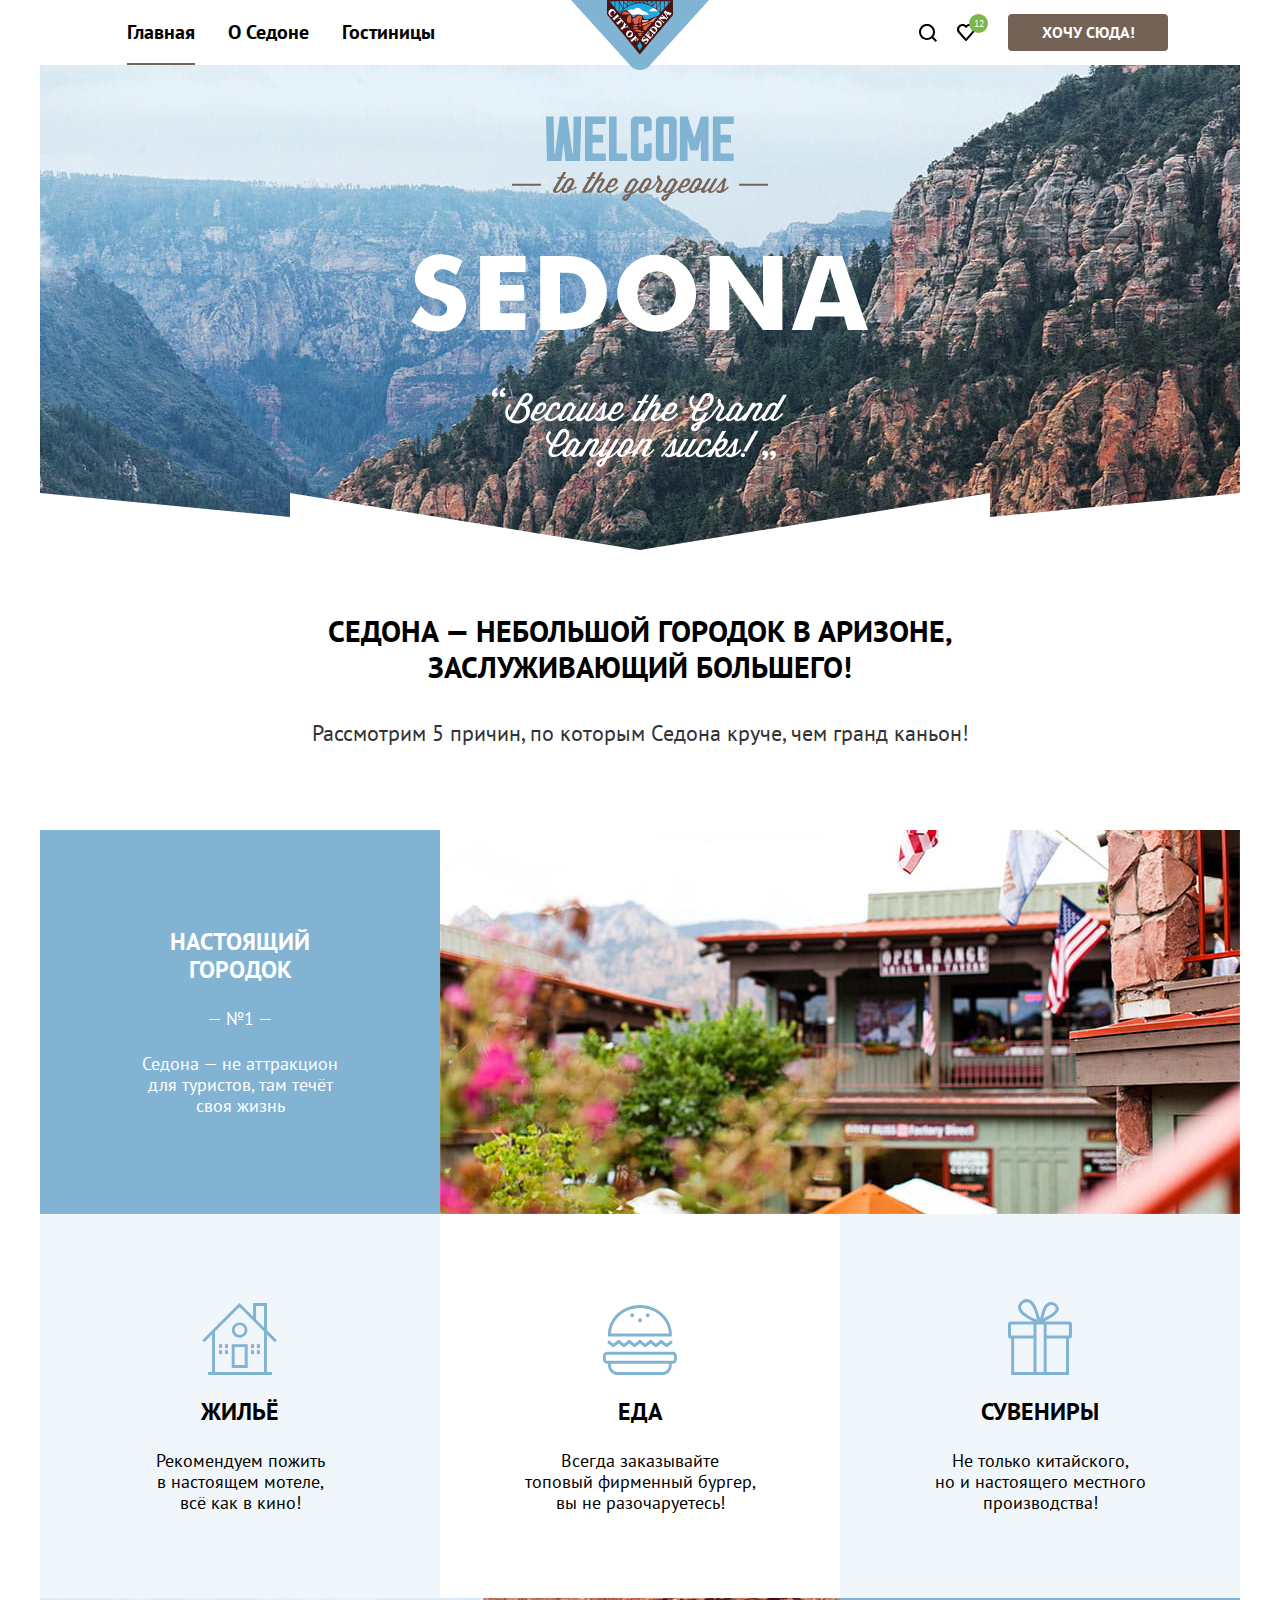
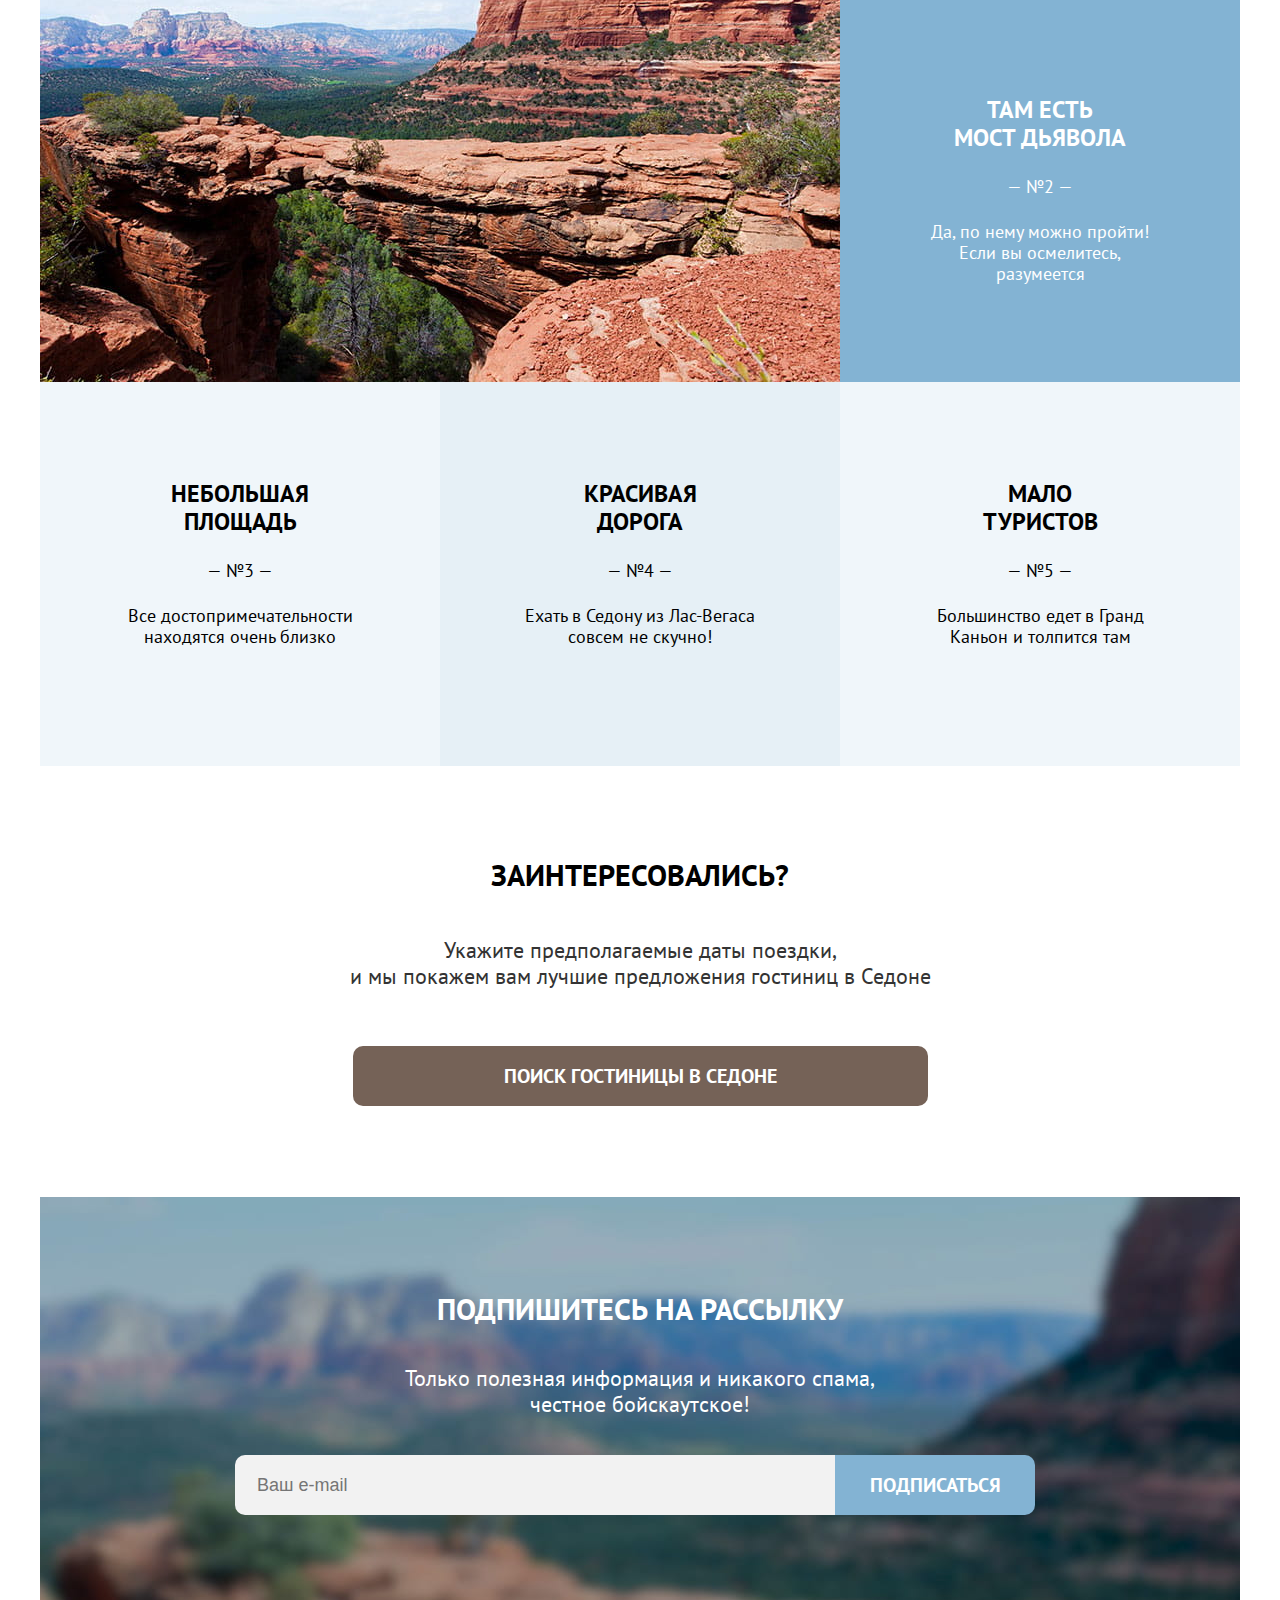
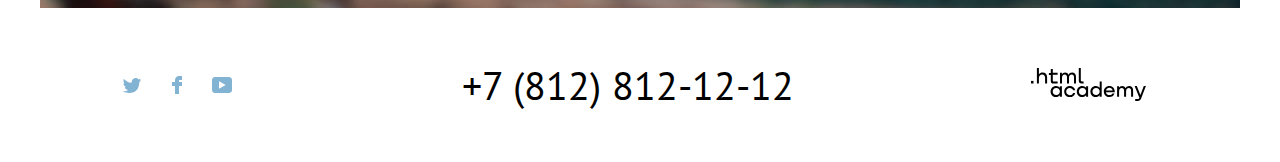
==== commit 32fa90fd: "скорректированы пути, картинки" ====
--- a/index.html
+++ b/index.html
@@ -37,16 +37,9 @@
               fill="none"
               xmlns="http://www.w3.org/2000/svg"
             >
-              <g clip-path="url(#clip0)">
-                <path
-                  d="M18 16.4999L14.3 12.7999C15.3 11.4999 16 9.7999 16 7.8999C16 3.4999 12.4 -0.100098 8 -0.100098C3.6 -0.100098 0 3.5999 0 7.9999C0 12.3999 3.6 15.9999 8 15.9999C9.8 15.9999 11.5 15.3999 12.9 14.2999L16.6 17.9999L18 16.4999ZM8 13.9999C4.7 13.9999 2 11.2999 2 7.9999C2 4.6999 4.7 1.9999 8 1.9999C11.3 1.9999 14 4.6999 14 7.9999C14 11.2999 11.3 13.9999 8 13.9999Z"
-                />
-              </g>
-              <defs>
-                <clipPath id="clip0">
-                  <rect width="18" height="18" fill="white" />
-                </clipPath>
-              </defs>
+              <path
+                d="M18 16.4999L14.3 12.7999C15.3 11.4999 16 9.7999 16 7.8999C16 3.4999 12.4 -0.100098 8 -0.100098C3.6 -0.100098 0 3.5999 0 7.9999C0 12.3999 3.6 15.9999 8 15.9999C9.8 15.9999 11.5 15.3999 12.9 14.2999L16.6 17.9999L18 16.4999ZM8 13.9999C4.7 13.9999 2 11.2999 2 7.9999C2 4.6999 4.7 1.9999 8 1.9999C11.3 1.9999 14 4.6999 14 7.9999C14 11.2999 11.3 13.9999 8 13.9999Z"
+              />
             </svg>
             <span class="visually-hidden">Поиск</span>
           </a>
@@ -281,16 +274,9 @@
                 fill="none"
                 xmlns="http://www.w3.org/2000/svg"
               >
-                <g clip-path="url(#clip0)">
-                  <path
-                    d="M11.6 0.200056C13.4 -0.299944 14.8 0.500056 15.4 1.40006C16.1 1.20006 16.8 0.900056 17.5 0.700056C17.5 1.60006 16.9 2.20006 16.6 2.50006C17.3 2.60006 18 1.90006 18 1.90006C17.8 2.90006 16.9 3.70006 16.3 3.90006C16.1 10.7001 13 15.1001 5.7 15.0001C5.1 15.0001 5.8 15.0001 5.2 15.0001C4.8 15.0001 0.8 14.5001 0 13.1001C2.4 13.3001 4.1 12.7001 5 11.9001C4 11.6001 2.1 11.5001 1.8 9.00006C2.2 9.10006 2.4 9.20006 3.1 9.10006C1.8 8.30006 0.4 7.50006 0.5 5.30006C0.8 5.60006 1.6 5.80006 1.9 5.80006C1.1 5.60006 -0.2 2.50006 0.9 0.900056C2.8 2.80006 4.9 4.50006 8.5 4.70006C8.7 2.30006 9.7 0.800056 11.6 0.200056Z"
-                  />
-                </g>
-                <defs>
-                  <clipPath id="clip0">
-                    <rect width="18" height="15" fill="white" />
-                  </clipPath>
-                </defs>
+                <path
+                  d="M11.6 0.200056C13.4 -0.299944 14.8 0.500056 15.4 1.40006C16.1 1.20006 16.8 0.900056 17.5 0.700056C17.5 1.60006 16.9 2.20006 16.6 2.50006C17.3 2.60006 18 1.90006 18 1.90006C17.8 2.90006 16.9 3.70006 16.3 3.90006C16.1 10.7001 13 15.1001 5.7 15.0001C5.1 15.0001 5.8 15.0001 5.2 15.0001C4.8 15.0001 0.8 14.5001 0 13.1001C2.4 13.3001 4.1 12.7001 5 11.9001C4 11.6001 2.1 11.5001 1.8 9.00006C2.2 9.10006 2.4 9.20006 3.1 9.10006C1.8 8.30006 0.4 7.50006 0.5 5.30006C0.8 5.60006 1.6 5.80006 1.9 5.80006C1.1 5.60006 -0.2 2.50006 0.9 0.900056C2.8 2.80006 4.9 4.50006 8.5 4.70006C8.7 2.30006 9.7 0.800056 11.6 0.200056Z"
+                />
               </svg>
               <span class="visually-hidden">Twitter</span>
             </a>
@@ -324,16 +310,9 @@
                 fill="none"
                 xmlns="http://www.w3.org/2000/svg"
               >
-                <g clip-path="url(#clip0)">
-                  <path
-                    d="M17 0H2.9C1.2 0 0 1.5 0 3.2V12.7C0 14.5 1.2 16 2.9 16H17.2C18.7 16 20.1 14.5 20.1 12.8V3.2C19.9 1.5 18.7 0 17 0ZM7 11.8V4.2L13.7 8L7 11.8Z"
-                  />
-                </g>
-                <defs>
-                  <clipPath id="clip0">
-                    <rect width="20" height="16" fill="white" />
-                  </clipPath>
-                </defs>
+                <path
+                  d="M17 0H2.9C1.2 0 0 1.5 0 3.2V12.7C0 14.5 1.2 16 2.9 16H17.2C18.7 16 20.1 14.5 20.1 12.8V3.2C19.9 1.5 18.7 0 17 0ZM7 11.8V4.2L13.7 8L7 11.8Z"
+                />
               </svg>
               <span class="visually-hidden">Youtube</span>
             </a>
--- a/styles/styles.css
+++ b/styles/styles.css
@@ -2,7 +2,7 @@
   font-family: "PT Sans";
   font-style: normal;
   font-weight: 400;
-  src: url("/fonts/ptsans-400.woff2") format("woff2");
+  src: url("../fonts/ptsans-400.woff2") format("woff2");
   font-display: swap;
 }
 
@@ -10,7 +10,7 @@
   font-family: "PT Sans";
   font-style: normal;
   font-weight: 700;
-  src: url("/fonts/ptsans-700.woff2") format("woff2");
+  src: url("../fonts/ptsans-700.woff2") format("woff2");
   font-display: swap;
 }
 
@@ -50,7 +50,7 @@
   top: 89px;
   left: 50%;
   margin-left: -38px;
-  background-image: url(/img/index/icon_housing.svg);
+  background-image: url("../img/index/icon_housing.svg");
   content: "";
 }
 
@@ -61,7 +61,7 @@
   top: 91px;
   left: 50%;
   margin-left: -37px;
-  background-image: url(/img/index/icon_food.svg);
+  background-image: url("../img/index/icon_food.svg");
   content: "";
 }
 
@@ -72,7 +72,7 @@
   top: 85px;
   left: 50%;
   margin-left: -32px;
-  background-image: url(/img/index/icon_souvenirs.svg);
+  background-image: url("../img/index/icon_souvenirs.svg");
   content: "";
 }
 
@@ -214,7 +214,7 @@
 }
 
 .button-mailing {
-  width: 200px;
+  grid-column: 2 / 3;
   height: 60px;
   padding: 0;
   font-size: 20px;
@@ -340,7 +340,7 @@
   width: 1200px;
   color: #ffffff;
   background-color: #83b3d3;
-  background-image: url("/img/catalog/background_catalog.jpg");
+  background-image: url("../img/catalog/background_catalog.jpg");
 }
 
 .catalog-filter-accomodation {
@@ -643,9 +643,10 @@
 }
 
 input[name="email"] {
-  width: 600px;
+  grid-column: 1 / 2;
   height: 60px;
   padding: 0;
+  padding-left: 22px;
   font-size: 18px;
   line-height: 26px;
   font-weight: normal;
@@ -668,7 +669,7 @@
   color: #ffffff;
   text-align: center;
   background-color: #83b3d3;
-  background-image: url("/img/index/background_subscribe.jpg");
+  background-image: url("../img/index/background_subscribe.jpg");
 }
 
 .mailing-description {
@@ -744,7 +745,7 @@
 .main-screen-image {
   position: relative;
   background-color: #83b3d3;
-  background-image: url("/img/index/background_welcome.jpg");
+  background-image: url("../img/index/background_welcome.jpg");
   background-size: 100% auto;
   background-repeat: no-repeat;
 }
@@ -755,7 +756,7 @@
   bottom: 0;
   width: 1200px;
   height: 57px;
-  background-image: url(/img/index/background-divider.svg);
+  background-image: url("../img/index/background-divider.svg");
   content: "";
 }
 
@@ -788,7 +789,7 @@
   width: 138px;
   height: 70px;
   margin-left: -69px;
-  background-image: url(/img/logo_sedona.svg);
+  background-image: url("../img/logo_sedona.svg");
   content: "";
 }
 
@@ -990,7 +991,7 @@
   width: 48px;
   height: 48px;
   background-color: #ffffff;
-  background-image: url(/img/catalog/icon_mode_cards.svg);
+  background-image: url("../img/catalog/icon_mode_cards.svg");
   background-repeat: no-repeat;
   background-position: center;
   border: 2px solid #e6e6e6;
@@ -1011,7 +1012,7 @@
   width: 48px;
   height: 48px;
   background-color: #ffffff;
-  background-image: url(/img/catalog/icon_mode_list.svg);
+  background-image: url("../img/catalog/icon_mode_list.svg");
   background-repeat: no-repeat;
   background-position: center;
   border: 2px solid #e6e6e6;
@@ -1022,7 +1023,7 @@
   width: 48px;
   height: 48px;
   background-color: #ffffff;
-  background-image: url(/img/catalog/icon_mode_slideshow.svg);
+  background-image: url("../img/catalog/icon_mode_slideshow.svg");
   background-repeat: no-repeat;
   background-position: center;
   border: 2px solid #e6e6e6;
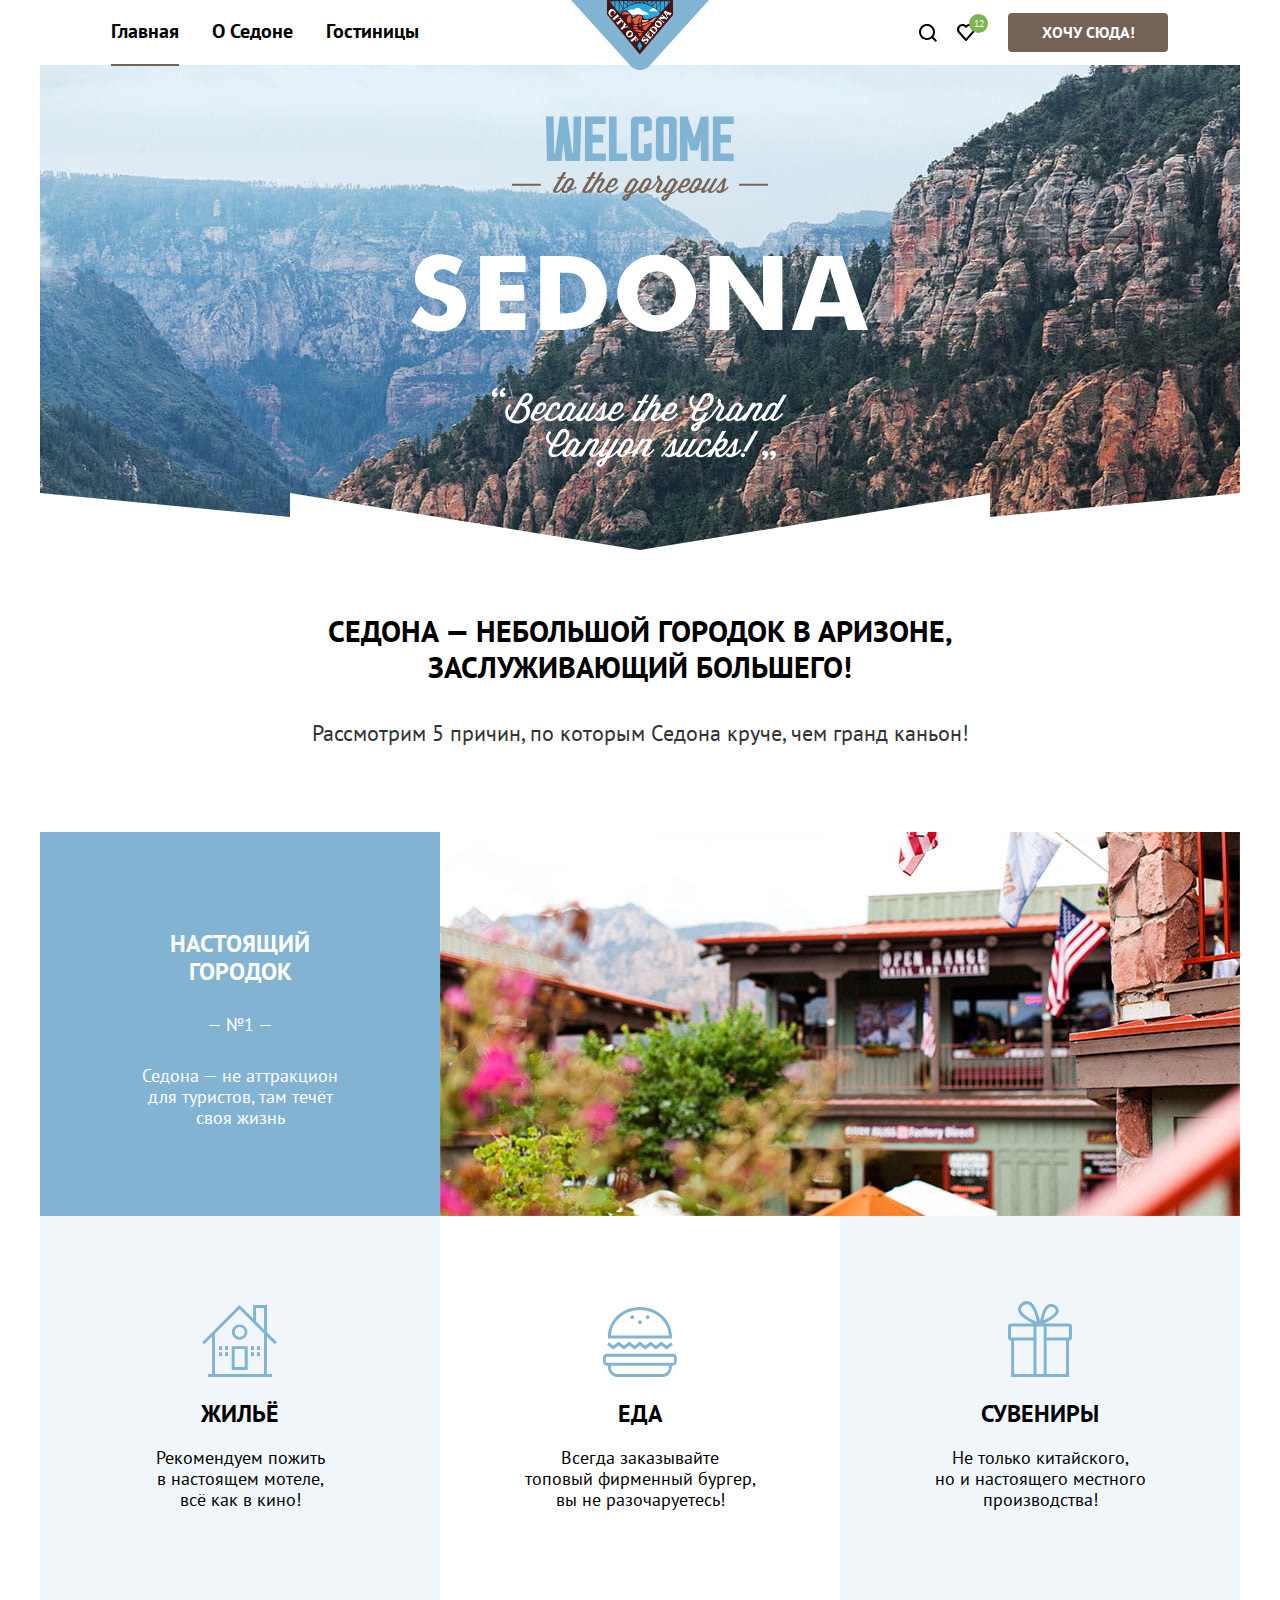
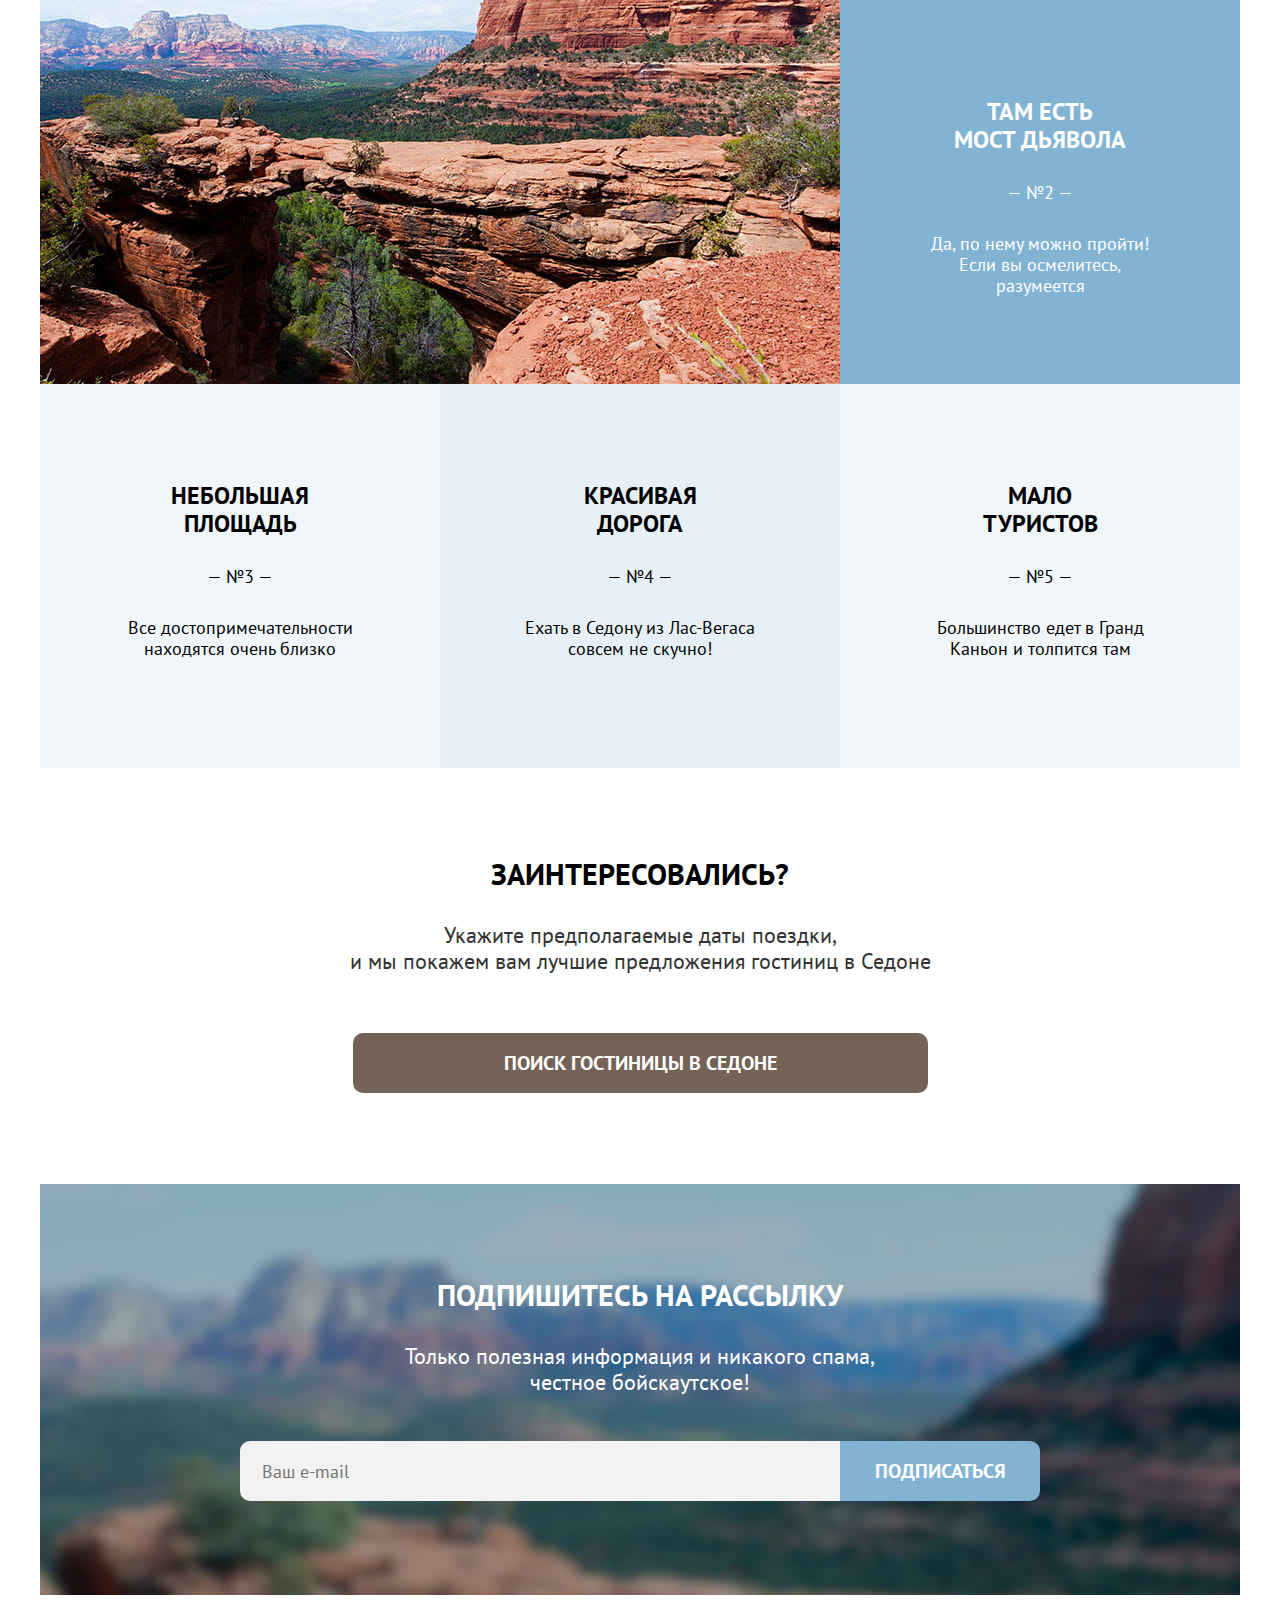
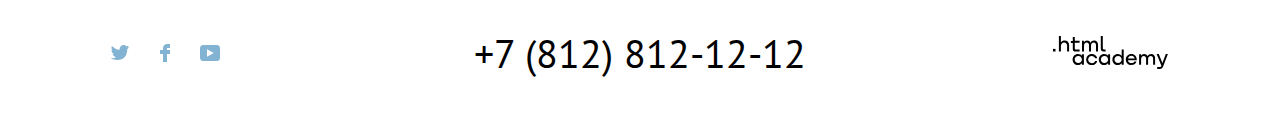
==== commit 3881bb73: "корректировка по критериям codeguide html academy" ====
--- a/index.html
+++ b/index.html
@@ -3,6 +3,12 @@
   <head>
     <meta charset="utf-8" />
     <title>HTML Academy: Седона</title>
+    <link
+      rel="icon"
+      type="image/png"
+      sizes="32x32"
+      href="img/favicon-32x32.png"
+    />
     <link rel="stylesheet" href="styles/styles.css" />
   </head>
   <body>
@@ -10,73 +16,163 @@
       <nav class="navigation">
         <ul class="navigation-list">
           <li class="navigation-item">
-            <a class="navigation-link navigation-link-current" href="index.html"
-              ><span class="focus-wrapper">Главная</span></a
+            <a
+              class="navigation-link navigation-link-current"
+              href="index.html"
             >
+              <span class="focus-wrapper">Главная</span>
+            </a>
           </li>
           <li class="navigation-item">
-            <a class="navigation-link" href="#"
-              ><span class="focus-wrapper">О Седоне</span></a
-            >
+            <a class="navigation-link" href="#">
+              <span class="focus-wrapper">О Седоне</span>
+            </a>
           </li>
           <li class="navigation-item">
-            <a class="navigation-link" href="catalog.html"
-              ><span class="focus-wrapper">Гостиницы</span></a
-            >
+            <a class="navigation-link" href="catalog.html">
+              <span class="focus-wrapper">Гостиницы</span>
+            </a>
           </li>
         </ul>
         <div class="navigation-user">
-          <a class="navigation-user-search" href="#">
-            <svg
-              class="navigation-icon"
-              aria-hidden="true"
-              focusable="false"
-              width="18"
-              height="18"
-              viewBox="0 0 18 18"
-              fill="none"
-              xmlns="http://www.w3.org/2000/svg"
-            >
-              <path
-                d="M18 16.4999L14.3 12.7999C15.3 11.4999 16 9.7999 16 7.8999C16 3.4999 12.4 -0.100098 8 -0.100098C3.6 -0.100098 0 3.5999 0 7.9999C0 12.3999 3.6 15.9999 8 15.9999C9.8 15.9999 11.5 15.3999 12.9 14.2999L16.6 17.9999L18 16.4999ZM8 13.9999C4.7 13.9999 2 11.2999 2 7.9999C2 4.6999 4.7 1.9999 8 1.9999C11.3 1.9999 14 4.6999 14 7.9999C14 11.2999 11.3 13.9999 8 13.9999Z"
-              />
-            </svg>
-            <span class="visually-hidden">Поиск</span>
-          </a>
-          <a class="button navigation-user-favorites" href="#">
-            <svg
-              class="navigation-icon"
-              aria-hidden="true"
-              focusable="false"
-              width="18"
-              height="17"
-              fill="none"
-              xmlns="http://www.w3.org/2000/svg"
-            >
-              <path
-                d="M8.9 17a.9.9 0 0 1-.8-.4c-5.4-6.1-6.7-7.5-7-7.9A5.4 5.4 0 0 1 5.5 0C6.8 0 8 .5 9 1.3a5.46 5.46 0 0 1 9 4.1c0 1.3-.5 2.5-1.3 3.4l-7 7.9c-.2.2-.4.3-.8.3Zm-6-9.5c.3.4 3.5 4 6.1 6.9l6.2-7c.5-.5.7-1.2.7-2 0-1.8-1.5-3.3-3.3-3.3-1 0-2 .5-2.7 1.3-.3.3-.6.4-.9.4-.3 0-.6-.2-.8-.4-.7-.8-1.7-1.3-2.7-1.3-1.8 0-3.3 1.5-3.3 3.3-.1.9.3 1.6.7 2.1-.1 0-.1 0 0 0Z"
-              />
-            </svg>
-            <div class="icon-favorites-ellipse">
-              <div class="favorites-ellipse">
+          <ul class="navigation-user-list">
+            <li class="navigation-user-item">
+              <a class="navigation-user-search" href="#">
                 <svg
+                  class="navigation-icon"
                   aria-hidden="true"
                   focusable="false"
-                  width="19"
-                  height="19"
+                  width="18"
+                  height="18"
+                  viewBox="0 0 18 18"
                   fill="none"
                   xmlns="http://www.w3.org/2000/svg"
                 >
                   <path
-                    d="M19 9.5a9.5 9.5 0 1 1-19 0 9.5 9.5 0 0 1 19 0Z"
-                    fill="#7DB54F"
+                    d="M18 16.4999L14.3 12.7999C15.3 11.4999 16 9.7999 16 7.8999C16 3.4999 12.4 -0.100098 8 -0.100098C3.6 -0.100098 0 3.5999 0 7.9999C0 12.3999 3.6 15.9999 8 15.9999C9.8 15.9999 11.5 15.3999 12.9 14.2999L16.6 17.9999L18 16.4999ZM8 13.9999C4.7 13.9999 2 11.2999 2 7.9999C2 4.6999 4.7 1.9999 8 1.9999C11.3 1.9999 14 4.6999 14 7.9999C14 11.2999 11.3 13.9999 8 13.9999Z"
                   />
                 </svg>
-                <span class="favorites-number">12</span>
+                <span class="visually-hidden">Поиск</span>
+              </a>
+            </li>
+            <li class="navigation-user-item">
+              <a class="button navigation-user-favorites" href="#">
+                <svg
+                  class="navigation-icon"
+                  aria-hidden="true"
+                  focusable="false"
+                  width="18"
+                  height="17"
+                  viewBox="0 0 18 17"
+                  fill="none"
+                  xmlns="http://www.w3.org/2000/svg"
+                >
+                  <path
+                    d="M8.9 17a.9.9 0 0 1-.8-.4c-5.4-6.1-6.7-7.5-7-7.9A5.4 5.4 0 0 1 5.5 0C6.8 0 8 .5 9 1.3a5.46 5.46 0 0 1 9 4.1c0 1.3-.5 2.5-1.3 3.4l-7 7.9c-.2.2-.4.3-.8.3Zm-6-9.5c.3.4 3.5 4 6.1 6.9l6.2-7c.5-.5.7-1.2.7-2 0-1.8-1.5-3.3-3.3-3.3-1 0-2 .5-2.7 1.3-.3.3-.6.4-.9.4-.3 0-.6-.2-.8-.4-.7-.8-1.7-1.3-2.7-1.3-1.8 0-3.3 1.5-3.3 3.3-.1.9.3 1.6.7 2.1-.1 0-.1 0 0 0Z"
+                  />
+                </svg>
+                <div class="icon-favorites-ellipse">
+                  <div class="favorites-ellipse">
+                    <svg
+                      aria-hidden="true"
+                      focusable="false"
+                      width="19"
+                      height="19"
+                      viewBox="0 0 19 19"
+                      fill="none"
+                      xmlns="http://www.w3.org/2000/svg"
+                    >
+                      <path
+                        d="M19 9.5a9.5 9.5 0 1 1-19 0 9.5 9.5 0 0 1 19 0Z"
+                        fill="#7DB54F"
+                      />
+                    </svg>
+                    <span class="favorites-number">12</span>
+                  </div>
+                </div>
+                <span class="visually-hidden">Избранное</span>
+              </a>
+            </li>
+          </ul>
+          <div class="popover popover-favorites">
+            <div class="popover-favorites-pointer"></div>
+            <div class="popover-content">
+              <h2 class="popover-title visually-hidden">Избранное</h2>
+              <div class="popover-favorites-border">
+                <ul class="popover-favorites-list">
+                  <li class="popover-favorites-item">
+                    <a class="popover-hotel-wrapper" href="#">
+                      <img
+                        class="popover-hotel-image"
+                        width="48"
+                        height="48"
+                        src="img/catalog/hotels/hotel-2-small.jpg"
+                        alt="Вид каньона издалека."
+                      />
+                      <h3 class="popover-hotel-title">Desert Quail Inn</h3>
+                      <p class="popover-hotel-type">Мотель</p>
+                    </a>
+                    <button class="button-popover-remove" type="button">
+                      <span class="visually-hidden">Убрать из избранного</span>
+                      <svg
+                        class="popover-remove-icon"
+                        aria-hidden="true"
+                        focusable="false"
+                        width="16"
+                        height="16"
+                        viewBox="0 0 16 16"
+                        fill="none"
+                        xmlns="http://www.w3.org/2000/svg"
+                      >
+                        <path
+                          d="M15.3 2.3H.6c-.3 0-.6.2-.6.5s.3.6.6.6h1.7v12c0 .3.3.6.6.6h10.2c.3 0 .6-.3.6-.6v-12h1.7c.3 0 .6-.3.6-.6s-.4-.5-.7-.5Zm-2.8 12.5H3.4V3.4h9.1v11.4ZM6.2 1.2h3.4c.3 0 .6-.3.6-.6S10 0 9.7 0H6.2c-.3 0-.5.3-.5.6s.2.6.5.6Z"
+                        />
+                        <path
+                          d="M6.2 12c.3 0 .6-.3.6-.6V5.7c0-.3-.3-.6-.6-.6s-.6.3-.6.6v5.7c.1.3.3.6.6.6ZM9.7 12c.3 0 .6-.3.6-.6V5.7c0-.3-.3-.6-.6-.6s-.6.4-.6.6v5.7c0 .3.2.6.6.6Z"
+                        />
+                      </svg>
+                    </button>
+                  </li>
+                  <li class="popover-favorites-item">
+                    <a class="popover-hotel-wrapper" href="#">
+                      <img
+                        class="popover-hotel-image"
+                        width="48"
+                        height="48"
+                        src="img/catalog/hotels/hotel-3-small.jpg"
+                        alt="Гора вблизи."
+                      />
+                      <h3 class="popover-hotel-title">Villas at Poco Diablo</h3>
+                      <p class="popover-hotel-type">Апартаменты</p>
+                    </a>
+                    <button class="button-popover-remove" type="button">
+                      <span class="visually-hidden">Убрать из избранного</span>
+                      <svg
+                        class="popover-remove-icon"
+                        aria-hidden="true"
+                        focusable="false"
+                        width="16"
+                        height="16"
+                        viewBox="0 0 16 16"
+                        fill="none"
+                        xmlns="http://www.w3.org/2000/svg"
+                      >
+                        <path
+                          d="M15.3 2.3H.6c-.3 0-.6.2-.6.5s.3.6.6.6h1.7v12c0 .3.3.6.6.6h10.2c.3 0 .6-.3.6-.6v-12h1.7c.3 0 .6-.3.6-.6s-.4-.5-.7-.5Zm-2.8 12.5H3.4V3.4h9.1v11.4ZM6.2 1.2h3.4c.3 0 .6-.3.6-.6S10 0 9.7 0H6.2c-.3 0-.5.3-.5.6s.2.6.5.6Z"
+                        />
+                        <path
+                          d="M6.2 12c.3 0 .6-.3.6-.6V5.7c0-.3-.3-.6-.6-.6s-.6.3-.6.6v5.7c.1.3.3.6.6.6ZM9.7 12c.3 0 .6-.3.6-.6V5.7c0-.3-.3-.6-.6-.6s-.6.4-.6.6v5.7c0 .3.2.6.6.6Z"
+                        />
+                      </svg>
+                    </button>
+                  </li>
+                </ul>
               </div>
-            </div>
-            <span class="visually-hidden">Избранное</span>
-          </a>
+              <button class="button button-popover-favorites" type="button">
+                Все избранные
+              </button>
+            </div>
+          </div>
           <button class="button button-header" type="button">Хочу сюда!</button>
         </div>
       </nav>
@@ -127,7 +223,7 @@
             src="img/index/photo_town.jpg"
             width="800"
             height="384"
-            alt="Город на фоне гор"
+            alt="Город на фоне гор."
           />
         </div>
         <ul class="advantages-list">
@@ -139,16 +235,16 @@
             "
           >
             <div class="advantages-wrapper-secondary">
-              <h3 class="advantages-title">Жильё</h3>
-              <p class="advantages-description">
+              <h3 class="advantages-secondary-title">Жильё</h3>
+              <p class="advantages-secondary-description">
                 Рекомендуем пожить<br />в настоящем мотеле,<br />всё как в кино!
               </p>
             </div>
           </li>
           <li class="advantages-item advantages-white-bg advantages-icon-food">
             <div class="advantages-wrapper-secondary">
-              <h3 class="advantages-title">Еда</h3>
-              <p class="advantages-description">
+              <h3 class="advantages-secondary-title">Еда</h3>
+              <p class="advantages-secondary-description">
                 Всегда заказывайте<br />топовый фирменный бургер,<br />вы не
                 разочаруетесь!
               </p>
@@ -160,31 +256,33 @@
             "
           >
             <div class="advantages-wrapper-secondary">
-              <h3 class="advantages-title">Сувениры</h3>
-              <p class="advantages-description">
+              <h3 class="advantages-secondary-title">Сувениры</h3>
+              <p class="advantages-secondary-description">
                 Не только китайского,<br />но и настоящего местного
                 производства!
               </p>
             </div>
           </li>
-          <div class="advantages-image-row">
-            <img
-              class="advantages-image"
-              src="img/index/photo_canyon.jpg"
-              width="800"
-              height="384"
-              alt="Каньон"
-            />
-            <div class="advantages-item advantages-blue-bg">
-              <div class="advantages-wrapper-main">
-                <h3 class="advantages-title">Там есть<br />мост дьявола</h3>
-                <p class="advantages-number">— №2 —</p>
-                <p class="advantages-description">
-                  Да, по нему можно пройти! Если вы осмелитесь, разумеется
-                </p>
-              </div>
+        </ul>
+        <div class="advantages-image-row">
+          <img
+            class="advantages-image"
+            src="img/index/photo_canyon.jpg"
+            width="800"
+            height="384"
+            alt="Каньон."
+          />
+          <div class="advantages-item advantages-blue-bg">
+            <div class="advantages-wrapper-main">
+              <h3 class="advantages-title">Там есть<br />мост дьявола</h3>
+              <p class="advantages-number">— №2 —</p>
+              <p class="advantages-description">
+                Да, по нему можно пройти! Если вы осмелитесь, разумеется
+              </p>
             </div>
           </div>
+        </div>
+        <ul class="advantages-list">
           <li class="advantages-item advantages-light-gray-bg">
             <div class="advantages-wrapper-main">
               <h3 class="advantages-title">Небольшая площадь</h3>
@@ -223,7 +321,7 @@
           <br />
           и мы покажем вам лучшие предложения гостиниц в Седоне
         </p>
-        <button class="button button-searching">
+        <button class="button button-searching" type="button">
           Поиск гостиницы в Седоне
         </button>
       </section>
@@ -245,10 +343,12 @@
           >
             <label class="visually-hidden" for="email">Email</label>
             <input
+              class="field"
               type="text"
               id="email"
               name="email"
               placeholder="Ваш e-mail"
+              required
             />
             <button class="button button-mailing" type="submit">
               Подписаться
@@ -327,6 +427,7 @@
         </div>
 
         <a class="footer-logo-htmlacademy" href="https://htmlacademy.ru/">
+          <span class="visually-hidden">Лого HTML Academy</span>
           <svg
             class="footer-logo-icon"
             aria-hidden="true"
@@ -375,5 +476,162 @@
         </a>
       </div>
     </footer>
+
+    <div class="modal-container modal-container-close">
+      <div class="modal modal-search">
+        <h2 class="modal-search-title">Поиск гостиницы в Седоне</h2>
+        <button class="button button-modal-search-close" type="button">
+          <span class="visually-hidden">Закрыть</span>
+          <svg
+            class="modal-search-close-icon"
+            aria-hidden="true"
+            focusable="false"
+            width="13"
+            height="13"
+            viewBox="0 0 13 13"
+            fill="none"
+            xmlns="http://www.w3.org/2000/svg"
+          >
+            <path
+              d="M13 1.2 11.8 0 6.5 5.3 1.2 0 0 1.2l5.3 5.3L0 11.8 1.2 13l5.3-5.3 5.3 5.3 1.2-1.2-5.3-5.3L13 1.2Z"
+            />
+          </svg>
+        </button>
+        <form
+          class="modal-search-form"
+          action="https://echo.htmlacademy.ru/"
+          method="get"
+        >
+          <label class="field-modal-arrival-label" for="arrival-date">
+            Дата заезда:
+          </label>
+          <input
+            class="field field-modal-arrival"
+            type="text"
+            id="arrival-date"
+            name="arrival-date"
+            value="27 апреля 2020"
+            placeholder="Укажите дату"
+          />
+          <span class="modal-message modal-message-error modal-message-arrival">
+            Мы не можем отправить вас в прошлое.
+          </span>
+
+          <label class="field-modal-departure-label" for="departure-date">
+            Дата выезда:
+          </label>
+          <input
+            class="field field-modal-departure"
+            type="text"
+            id="departure-date"
+            name="departure-date"
+            value="1 сентября 2021"
+            placeholder="Укажите дату"
+          />
+          <span class="modal-message modal-message-departure">
+            На эти даты есть свободные номера. Пока есть.
+          </span>
+
+          <label class="field-modal-adult-label" for="adult-amount">
+            Взрослые:
+          </label>
+          <div class="field-modal-adult-wrapper">
+            <button class="button button-modal-adult-minus" type="button">
+              <span class="visually-hidden">Минус</span>
+              <svg
+                class="modal-adult-minus-icon"
+                aria-hidden="true"
+                focusable="false"
+                width="13"
+                height="2"
+                viewBox="0 0 13 2"
+                fill="none"
+                xmlns="http://www.w3.org/2000/svg"
+              >
+                <path d="M0 0v1h13V0H0Z" />
+              </svg>
+            </button>
+            <button class="button button-modal-adult-plus" type="button">
+              <span class="visually-hidden">Плюс</span>
+              <svg
+                class="modal-adult-plus-icon"
+                aria-hidden="true"
+                focusable="false"
+                width="13"
+                height="13"
+                viewBox="0 0 13 13"
+                fill="none"
+                xmlns="http://www.w3.org/2000/svg"
+              >
+                <path d="M13 6H7V0H6v6H0v1h6v6h1V7h6V6Z" />
+              </svg>
+            </button>
+            <input
+              class="field field-modal-adult-amount"
+              type="text"
+              id="adult-amount"
+              name="adult-amount"
+              value="2"
+              placeholder="2"
+            />
+          </div>
+          <label class="field-modal-children-label" for="children-amount">
+            Дети:
+          </label>
+          <div class="modal-children-info">
+            <span class="visually-hidden">
+              Посмотреть дополнительную информацию
+            </span>
+            <div class="tooltip modal-tooltip-info">
+              Укажите количество детей, которые будут с вами, возраст которых от
+              6 до 18 лет. Дети до 6 лет размещаются бесплатно.
+            </div>
+          </div>
+          <div class="field-modal-children-wrapper">
+            <button class="button button-modal-children-minus" type="button">
+              <span class="visually-hidden">Минус</span>
+              <svg
+                class="modal-children-minus-icon"
+                aria-hidden="true"
+                focusable="false"
+                width="13"
+                height="2"
+                viewBox="0 0 13 2"
+                fill="none"
+                xmlns="http://www.w3.org/2000/svg"
+              >
+                <path d="M0 0v1h13V0H0Z" />
+              </svg>
+            </button>
+            <button class="button button-modal-children-plus" type="button">
+              <span class="visually-hidden">Плюс</span>
+              <svg
+                class="modal-children-plus-icon"
+                aria-hidden="true"
+                focusable="false"
+                width="13"
+                height="13"
+                viewBox="0 0 13 13"
+                fill="none"
+                xmlns="http://www.w3.org/2000/svg"
+              >
+                <path d="M13 6H7V0H6v6H0v1h6v6h1V7h6V6Z" />
+              </svg>
+            </button>
+            <input
+              class="field field-modal-children-amount"
+              type="text"
+              id="children-amount"
+              name="children-amount"
+              value="1"
+              placeholder="1"
+            />
+          </div>
+          <button class="button button-modal-search" type="submit">
+            Найти
+          </button>
+        </form>
+      </div>
+    </div>
   </body>
 </html>
--- a/styles/styles.css
+++ b/styles/styles.css
@@ -14,9 +14,20 @@
   font-display: swap;
 }
 
+@keyframes fadein {
+  from {
+    opacity: 0;
+  }
+
+  to {
+    opacity: 1;
+  }
+}
+
 body {
   display: flex;
   flex-direction: column;
+  min-width: 1200px;
   min-height: 100%;
   margin: 0;
   font-family: "PT Sans", sans-serif;
@@ -28,6 +39,11 @@
 
 html {
   height: 100%;
+}
+
+img {
+  max-width: 100%;
+  object-fit: contain;
 }
 
 .advantages {
@@ -87,7 +103,7 @@
 .advantages-item {
   position: relative;
   width: 400px;
-  height: 384px;
+  min-height: 384px;
   list-style-type: none;
 }
 
@@ -99,6 +115,7 @@
 }
 
 .advantages-number {
+  margin-bottom: 30px;
   font-size: 18px;
   line-height: 21px;
   font-weight: normal;
@@ -106,12 +123,28 @@
 }
 
 .advantages-title {
+  margin-bottom: 28px;
   font-size: 24px;
   line-height: 28px;
   font-weight: bold;
   text-transform: uppercase;
 }
 
+.advantages-secondary-description {
+  margin: 0;
+  font-size: 18px;
+  line-height: 21px;
+  font-weight: normal;
+}
+
+.advantages-secondary-title {
+  margin-bottom: 19px;
+  font-size: 24px;
+  line-height: 28px;
+  font-weight: bold;
+  text-transform: uppercase;
+}
+
 .advantages-blue-bg {
   color: #ffffff;
   background-color: #83b3d3;
@@ -131,36 +164,88 @@
 
 .advantages-wrapper-main {
   width: 250px;
-  margin-top: 98px;
-  margin-left: auto;
-  margin-right: auto;
+  margin: 98px auto 82px auto;
 }
 
 .advantages-wrapper-secondary {
   width: 250px;
-  margin-top: 184px;
-  margin-left: auto;
-  margin-right: auto;
+  margin: 184px auto 88px auto;
 }
 
 .breadcrumbs {
   display: flex;
-  align-items: center;
-  margin: 0;
+  flex-wrap: wrap;
+  align-items: baseline;
+  margin: 0;
+  margin-left: -7px;
   padding: 0;
   list-style-type: none;
 }
 
+.breadcrumbs-icon {
+  fill: #ffffff;
+}
+
 .breadcrumbs-item {
+  position: relative;
+  margin-right: 10px;
   font-size: 16px;
   line-height: 21px;
   font-weight: normal;
 }
 
-.breadcrumbs-item:first-child {
+.breadcrumbs-item:not(:first-child)::before {
+  position: absolute;
+  top: 6px;
+  left: -6px;
+  width: 5px;
+  height: 8px;
+  background-image: url("../img/catalog/icon_nav_link_breadcrumbs.svg");
+  background-repeat: no-repeat;
+  content: "";
+}
+
+.breadcrumbs-link {
+  padding: 3px 8px 4px;
+  border-radius: 4px;
+  color: #ffffff;
+  text-decoration: none;
+}
+
+.breadcrumbs-link:hover {
+  opacity: 0.6;
+}
+
+.breadcrumbs-link:focus-visible {
+  box-shadow: inset 0 0 0 3px #83b3d3;
+  outline: none;
+}
+
+.breadcrumbs-link:active {
+  opacity: 0.3;
+}
+
+.breadcrumbs-link-main {
+  display: flex;
+  justify-content: center;
+  align-items: center;
   width: 12px;
   height: 12px;
-  margin-right: 26px;
+  padding: 6px 8px 8px;
+  border-radius: 4px;
+}
+
+.breadcrumbs-link-main:hover {
+  opacity: 0.6;
+}
+
+.breadcrumbs-link-main:focus-visible {
+  box-shadow: inset 0 0 0 3px #83b3d3;
+  outline: none;
+}
+
+.breadcrumbs-link-main:active {
+  opacity: 0.3;
 }
 
 .button {
@@ -175,17 +260,41 @@
   cursor: pointer;
 }
 
+.button:disabled {
+  opacity: 0.3;
+  cursor: default;
+}
+
 .button-apply {
   width: 160px;
-  height: 48px;
+  min-height: 48px;
+  padding: 9px;
+  margin-bottom: 15px;
+  box-sizing: border-box;
   background-color: #83b3d3;
   border-radius: 4px;
 }
 
+.button-apply:hover {
+  background-color: #68a2ca;
+}
+
+.button-apply:focus-visible {
+  background-color: #68a2ca;
+  outline: 3px solid #ffffff;
+}
+
+.button-apply:active {
+  opacity: 0.3;
+}
+
 .button-details {
   grid-area: btn-d;
+  justify-self: end;
   width: 151px;
-  height: 37px;
+  min-height: 37px;
+  padding: 9px;
+  box-sizing: border-box;
   background-color: #756257;
   border-radius: 4px;
 }
@@ -193,7 +302,9 @@
 .button-favorites {
   grid-area: btn-f;
   width: 160px;
-  height: 37px;
+  min-height: 37px;
+  padding: 9px;
+  box-sizing: border-box;
   background-color: #83b3d3;
   border-radius: 4px;
 }
@@ -201,38 +312,67 @@
 .button-favorites-added {
   grid-area: btn-f;
   width: 160px;
-  height: 37px;
+  min-height: 37px;
+  padding: 9px;
+  box-sizing: border-box;
   background: #7db54f;
   border-radius: 4px;
 }
 
+.button-favorites-added:hover {
+  background-color: #6c9e42;
+}
+
+.button-favorites-added:focus-visible {
+  background-color: #6c9e42;
+  outline: 3px solid #756257;
+}
+
+.button-favorites-added:active {
+  outline: none;
+  color: rgba(255, 255, 255, 0.3);
+}
+
 .button-header {
   width: 160px;
-  height: 37px;
+  min-height: 37px;
+  margin-left: 23px;
+  padding: 9px;
+  box-sizing: border-box;
   background-color: #756257;
   border-radius: 4px;
 }
 
 .button-mailing {
   grid-column: 2 / 3;
-  height: 60px;
-  padding: 0;
+  min-height: 60px;
+  padding: 9px;
+  box-sizing: border-box;
   font-size: 20px;
   line-height: 26px;
   background-color: #83b3d3;
-  border-radius: 0px 10px 10px 0px;
-}
-
-.button-mailing:hover {
+  border-radius: 0 10px 10px 0;
+}
+
+.button-mailing:hover,
+.button-modal-search:hover,
+.button-favorites:hover,
+.button-show-more:hover {
   background-color: #68a2ca;
 }
 
-.button-mailing:focus-visible {
+.button-mailing:focus-visible,
+.button-modal-search:focus-visible,
+.button-favorites:focus-visible,
+.button-show-more:focus-visible {
   background-color: #68a2ca;
   outline: 3px solid #756257;
 }
 
-.button-mailing:active {
+.button-mailing:active,
+.button-modal-search:active,
+.button-favorites:active,
+.button-show-more:active {
   outline: none;
   color: rgba(255, 255, 255, 0.3);
 }
@@ -246,9 +386,139 @@
   cursor: default;
 }
 
+.button-modal-adult-plus,
+.button-modal-adult-minus,
+.button-modal-children-plus,
+.button-modal-children-minus {
+  position: absolute;
+  width: 25px;
+  height: 25px;
+  padding: 0;
+  background-color: transparent;
+  border-radius: 4px;
+}
+
+.button-modal-adult-plus:hover .modal-adult-plus-icon,
+.button-modal-adult-minus:hover .modal-adult-minus-icon,
+.button-modal-children-plus:hover .modal-children-plus-icon,
+.button-modal-children-minus:hover .modal-children-minus-icon {
+  fill: #000000;
+}
+
+.button-modal-adult-plus:focus-visible,
+.button-modal-adult-minus:focus-visible,
+.button-modal-children-plus:focus-visible,
+.button-modal-children-minus:focus-visible {
+  outline: 3px solid #83b3d3;
+}
+
+.button-modal-adult-plus:active,
+.button-modal-adult-minus:active,
+.button-modal-children-plus:active,
+.button-modal-children-minus:active {
+  opacity: 0.3;
+}
+
+.button-modal-adult-plus,
+.button-modal-children-plus {
+  top: 50%;
+  right: 13px;
+  margin-top: -13px;
+}
+
+.button-modal-adult-minus,
+.button-modal-children-minus {
+  top: 50%;
+  left: 13px;
+  margin-top: -12px;
+}
+
+.button-modal-search {
+  grid-column: 1 / -1;
+  grid-row: 6 / 7;
+  width: 575px;
+  min-height: 60px;
+  padding: 9px;
+  margin-top: 45px;
+  box-sizing: border-box;
+  font-weight: bold;
+  font-size: 20px;
+  line-height: 40px;
+  text-transform: uppercase;
+  color: #ffffff;
+  background-color: #83b3d3;
+  border-radius: 10px;
+}
+
+.button-modal-search-close {
+  position: absolute;
+  top: 54px;
+  right: 70px;
+  width: 53px;
+  height: 53px;
+  background-color: #f2f2f2;
+  border-radius: 50%;
+}
+
+.button-modal-search-close:hover {
+  background-color: #e6e6e6;
+}
+
+.button-modal-search-close:focus-visible {
+  outline: 3px solid #83b3d3;
+}
+
+.button-modal-search-close:active {
+  background-color: #e6e6e6;
+}
+
+.button-modal-search-close:active .modal-search-close-icon {
+  fill: #a1a1a1;
+}
+
+.button-popover-favorites {
+  padding: 22px 0 22px 0;
+  width: 400px;
+  font-weight: bold;
+  font-size: 16px;
+  line-height: 16px;
+  text-transform: uppercase;
+  background-color: #756257;
+  border-radius: 0 0 20px 20px;
+}
+
+.button-popover-remove {
+  margin-top: 7px;
+  margin-left: auto;
+  padding: 0;
+  width: 36px;
+  height: 36px;
+  background-color: #ffffff;
+  border: none;
+  border-radius: 10px;
+  outline: none;
+  cursor: pointer;
+}
+
+.button-popover-remove:hover .popover-remove-icon {
+  fill: #000000;
+}
+
+.button-popover-remove:focus-visible {
+  outline: 3px solid #83b3d3;
+}
+
+.button-popover-remove:active .popover-remove-icon {
+  fill: #cccccc;
+}
+
+.button-popover-remove:active {
+  outline: none;
+}
+
 .button-reset {
-  width: 160px;
-  height: 48px;
+  width: 100px;
+  height: 32px;
   font-size: 18px;
   line-height: 23px;
   font-weight: normal;
@@ -256,11 +526,26 @@
   background-color: transparent;
 }
 
+.button-reset:hover {
+  opacity: 0.6;
+}
+
+.button-reset:focus-visible {
+  outline: 3px solid #83b3d3;
+  border-radius: 4px;
+}
+
+.button-reset:active {
+  opacity: 0.3;
+}
+
 .button-searching {
   width: 575px;
-  height: 60px;
-  margin-top: 57px;
+  min-height: 60px;
+  margin-top: 59px;
   margin-bottom: 91px;
+  padding: 9px;
+  box-sizing: border-box;
   font-size: 20px;
   line-height: 36px;
   background-color: #756257;
@@ -270,8 +555,10 @@
 .button-show-more {
   font-size: 20px;
   line-height: 26px;
-  width: 575px;
-  height: 60px;
+  width: 626px;
+  min-height: 55px;
+  padding: 5px;
+  box-sizing: border-box;
   font-weight: bold;
   background-color: #83b3d3;
   border-radius: 4px;
@@ -309,18 +596,21 @@
 }
 
 .button-header:hover,
-.button-searching:hover {
+.button-searching:hover,
+.button-details:hover {
   background-color: #615048;
 }
 
 .button-header:focus-visible,
-.button-searching:focus-visible {
+.button-searching:focus-visible,
+.button-details:focus-visible {
   background-color: #615048;
   outline: 3px solid #83b3d3;
 }
 
 .button-header:active,
-.button-searching:active {
+.button-searching:active,
+.button-details:active {
   outline: none;
   color: rgba(255, 255, 255, 0.3);
 }
@@ -339,40 +629,109 @@
 .catalog-filter {
   width: 1200px;
   color: #ffffff;
-  background-color: #83b3d3;
+  background-color: #192d34;
   background-image: url("../img/catalog/background_catalog.jpg");
 }
 
-.catalog-filter-accomodation {
-  width: 150px;
-}
-
 .catalog-filter-buttons {
+  display: flex;
+  flex-direction: column;
+  align-items: center;
+  margin-top: 61px;
   width: 160px;
 }
 
 .catalog-filter-form {
   display: flex;
-  justify-content: space-between;
-  padding-top: 51px;
-  padding-bottom: 86px;
-}
-
-.catalog-filter-infrastructure {
-  width: 150px;
+  padding-top: 42px;
+  padding-bottom: 74px;
+}
+
+.catalog-filter-input {
+  padding: 0;
+  padding-left: 18px;
+  width: 122px;
+  height: 44px;
+  font-weight: normal;
+  font-size: 18px;
+  line-height: 23px;
+  color: #ffffff;
+  background-color: transparent;
+  border: 2px solid #ffffff;
+  appearance: textfield;
+}
+
+.catalog-filter-input:disabled {
+  opacity: 0.3;
+}
+
+.catalog-filter-input::-webkit-outer-spin-button,
+.catalog-filter-input::-webkit-inner-spin-button {
+  appearance: none;
+  margin: 0;
+}
+
+.catalog-filter-input.max-price {
+  margin-left: -1px;
+  border-radius: 0 4px 4px 0;
+}
+
+.catalog-filter-input.min-price {
+  margin-right: -1px;
+  border-radius: 4px 0 0 4px;
+}
+
+.catalog-filter-input.max-price:hover {
+  z-index: 1;
+  border-color: #b0b7ba;
+}
+
+.catalog-filter-input.max-price:focus-visible {
+  z-index: 1;
+  border-color: #ffffff;
+  box-shadow: inset 0 0 0 3px #83b3d3;
+  outline: 3px solid #83b3d3;
+}
+
+.catalog-filter-input.max-price:active {
+  border-color: #ffffff;
+  background-color: #756257;
+  box-shadow: none;
+  outline: none;
+}
+
+.catalog-filter-input.min-price:hover {
+  z-index: 1;
+  border-color: #b0b7ba;
+}
+
+.catalog-filter-input.min-price:focus-visible {
+  z-index: 1;
+  border-color: #ffffff;
+  box-shadow: inset 0 0 0 3px #83b3d3;
+  outline: 3px solid #83b3d3;
+}
+
+.catalog-filter-input.min-price:active {
+  border-color: #ffffff;
+  background-color: #756257;
+  box-shadow: none;
+  outline: none;
+}
+
+.catalog-filter-item {
+  margin-bottom: 10px;
 }
 
 .catalog-filter-list {
   margin: 0;
+  margin-top: 27px;
   padding: 0;
   list-style-type: none;
 }
 
-.catalog-filter-price {
-  width: 287px;
-}
-
 .catalog-filter-title {
+  padding: 0;
   font-size: 20px;
   line-height: 26px;
   font-weight: bold;
@@ -385,6 +744,7 @@
 
 .catalog-hotels-title {
   margin: 0;
+  margin-top: 6px;
   padding: 0;
   font-size: 30px;
   line-height: 39px;
@@ -402,26 +762,25 @@
   display: flex;
   flex-direction: column;
   justify-content: space-between;
-  width: 810px;
-  height: 224px;
-
+  width: 800px;
+  min-height: 224px;
   margin-left: auto;
   margin-right: auto;
 }
 
 .catalog-title {
   margin: 0;
-  padding-top: 35px;
+  padding-top: 38px;
   font-style: normal;
   font-size: 60px;
-  line-height: 78px;
+  line-height: 67px;
   font-weight: bold;
 }
 
 .catalog-sorting {
   display: flex;
   align-items: center;
-  margin-top: 44px;
+  margin-top: 38px;
   margin-bottom: 42px;
 }
 
@@ -461,10 +820,102 @@
   opacity: 0.3;
 }
 
-fieldset {
+.control {
+  position: relative;
+  display: block;
+  padding-left: 39px;
+}
+
+.control-checkbox-mark {
+  position: absolute;
+  width: 20px;
+  height: 20px;
+  top: 4px;
+  left: 0;
+  background-color: #ffffff;
+  border-radius: 4px;
+}
+
+.control-checkbox:hover .control-checkbox-mark {
+  opacity: 0.6;
+}
+
+.control-checkbox:focus-within .control-checkbox-mark {
+  background-color: rgba(255, 255, 255, 0.6);
+  outline: 3px solid #83b3d3;
+}
+
+.control-checkbox:active .control-checkbox-mark {
+  opacity: 0.3;
+}
+
+.control-input[type="checkbox"]:checked + .control-checkbox-mark::before {
+  position: absolute;
+  top: 6px;
+  left: 4px;
+  width: 13px;
+  height: 10px;
+  background-image: url("../img/catalog/icon_checked.svg");
+  background-repeat: no-repeat;
+  content: "";
+}
+
+.control-radio-mark {
+  position: absolute;
+  width: 20px;
+  height: 20px;
+  top: 4px;
+  left: 0;
+  background-color: #ffffff;
+  border-radius: 50%;
+}
+
+.control-radio:hover .control-radio-mark {
+  background-color: rgba(255, 255, 255, 0.6);
+}
+
+.control-radio:focus-within .control-radio-mark {
+  outline: 3px solid #83b3d3;
+}
+
+.control-input[type="radio"]:checked + .control-radio-mark::before {
+  position: absolute;
+  top: 5px;
+  left: 5px;
+  width: 10px;
+  height: 10px;
+  background-color: #3f5e72;
+  border-radius: 50%;
+  content: "";
+}
+
+.control-input:disabled + .control-checkbox-mark {
+  opacity: 0.3;
+}
+
+.control-input:disabled + .control-radio-mark {
+  opacity: 0.3;
+}
+
+.filter-item {
   margin: 0;
   padding: 0;
   border: none;
+}
+
+.filter-item-accomodation {
+  width: 150px;
+  margin-right: 161px;
+}
+
+.filter-item-infrastructure {
+  width: 150px;
+  margin-right: 67px;
+}
+
+.filter-item-price {
+  width: 287px;
+  margin-right: 81px;
 }
 
 .favorites-number {
@@ -479,6 +930,7 @@
   font-weight: normal;
   font-size: 10px;
   line-height: 13px;
+  color: #ffffff;
   background-color: transparent;
 }
 
@@ -488,8 +940,43 @@
   height: 19px;
 }
 
-.filter-price-inputs {
-  display: flex;
+.field {
+  grid-column: 1 / 2;
+  height: 100%;
+  padding: 0 22px 0 22px;
+  font-family: inherit;
+  font-size: 18px;
+  line-height: 26px;
+  font-weight: normal;
+  color: #000000;
+  background-color: #f2f2f2;
+  border: none;
+  border-radius: 10px 0 0 10px;
+}
+
+.field:hover {
+  background-color: #e6e6e6;
+}
+
+.field:focus-visible {
+  background-color: #e6e6e6;
+  outline: 3px solid #83b3d3;
+}
+
+.field:active {
+  outline: 2px solid #000000;
+}
+
+.field:disabled {
+  opacity: 0.3;
+}
+
+.field.error {
+  outline: 2px solid #ff5757;
+}
+
+.field:focus-visible:invalid {
+  outline: 2px solid #ff5757;
 }
 
 .focus-wrapper {
@@ -503,8 +990,9 @@
 }
 
 .footer-logo-htmlacademy {
-  margin-left: 31px;
-  padding: 18px 22px 13px;
+  margin-right: 10px;
+  margin-left: 56px;
+  padding: 19px 22px 13px;
   align-self: center;
   border-radius: 10px;
 }
@@ -522,9 +1010,101 @@
   opacity: 0.3;
 }
 
+.field-modal-arrival,
+.field-modal-departure {
+  box-sizing: border-box;
+  width: 420px;
+  height: 100%;
+  padding-left: 19px;
+  padding-right: 40px;
+  font-family: inherit;
+  font-weight: bold;
+  font-size: 18px;
+  line-height: 40px;
+  background-image: url("../img/icon_modal_date.svg");
+  background-repeat: no-repeat;
+  background-position: 386px 50%;
+  border-radius: 4px;
+}
+
+.field-modal-arrival {
+  grid-column: 2 / -1;
+  grid-row: 1 / 2;
+  margin-top: 10px;
+}
+
+.field-modal-arrival:active,
+.field-modal-departure:active,
+.field-modal-adult-amount:active,
+.field-modal-children-amount:active {
+  background-color: #ffffff;
+}
+
+.field-modal-departure {
+  grid-column: 2 / -1;
+  grid-row: 3 / 4;
+  margin-top: 10px;
+}
+
+.field-modal-adult-amount,
+.field-modal-children-amount {
+  width: 133px;
+  height: 100%;
+  padding: 0;
+  font-family: inherit;
+  font-weight: bold;
+  font-size: 18px;
+  line-height: 40px;
+  text-align: center;
+  border-radius: 4px;
+  background: #f2f2f2;
+}
+
+.field-modal-adult-wrapper {
+  position: relative;
+  width: 133px;
+  height: 100%;
+  grid-column: 2 / 3;
+  grid-row: 5 / 6;
+  margin-top: 10px;
+}
+
+.field-modal-adult-label {
+  grid-column: 1 / 2;
+  grid-row: 5 / 6;
+  padding-top: 10px;
+}
+
+.field-modal-arrival-label {
+  grid-column: 1 / 2;
+  grid-row: 1 / 2;
+  padding-top: 10px;
+}
+
+.field-modal-children-wrapper {
+  position: relative;
+  height: 100%;
+  grid-column: 5 / -1;
+  grid-row: 5 / 6;
+  margin-top: 10px;
+}
+
+.field-modal-children-label {
+  grid-column: 3 / 4;
+  grid-row: 5 / 6;
+  padding-top: 10px;
+}
+
+.field-modal-departure-label {
+  grid-column: 1 / 2;
+  grid-row: 3 / 4;
+  padding-top: 10px;
+}
+
 .footer-phone {
   width: 720px;
-  margin-left: 11px;
+  margin: 0;
+  margin-left: 56px;
 }
 
 .footer-social-icon {
@@ -557,11 +1137,11 @@
 .footer-wrapper {
   display: flex;
   align-items: center;
-  width: 1056px;
-  margin-top: 42px;
-  margin-bottom: 42px;
-  margin-left: auto;
-  margin-right: auto;
+  width: 1100px;
+  margin-top: 22px;
+  margin-right: 60px;
+  margin-bottom: 28px;
+  margin-left: 60px;
 }
 
 .header-logo {
@@ -569,7 +1149,7 @@
 }
 
 .hotel-button {
-  padding-top: 31px;
+  padding-top: 30px;
   padding-bottom: 31px;
   text-align: center;
   border-top: 1px solid #e6e6e6;
@@ -578,10 +1158,10 @@
 
 .hotel-card {
   display: grid;
-  grid-template-columns: 180px 36px 151px 8px 160px 361px 160px;
-  grid-template-rows: min-content min-content 30px min-content;
+  grid-template-columns: 180px 21px 166px 8px 160px 361px 160px;
+  grid-template-rows: min-content min-content 25px min-content;
   grid-template-areas:
-    "img    gap    title  title  title  gap3    stars"
+    "img    gap    title  title  title  title    stars"
     "img    gap    type   gap5   cost   gap3    gap4"
     "img    gap    gap2   gap2   gap2   gap3    gap4"
     "img    gap    btn-d  gap6   btn-f  gap3    rating";
@@ -594,14 +1174,29 @@
   grid-area: cost;
   margin: 0;
   font-size: 18px;
-  line-height: 23px;
+  line-height: 32px;
   font-weight: normal;
   color: #333333;
 }
 
 .hotel-card-image {
   display: block;
+}
+
+.hotel-card-image-wrapper {
   grid-area: img;
+}
+
+.hotel-card-image-wrapper:hover {
+  opacity: 0.6;
+}
+
+.hotel-card-image-wrapper:focus-visible {
+  outline: 3px solid #83b3d3;
+}
+
+.hotel-card-image-wrapper:active {
+  opacity: 0.3;
 }
 
 .hotel-list {
@@ -613,10 +1208,13 @@
 .hotel-card-rating {
   grid-area: rating;
   width: 160px;
-  height: 37px;
-  margin: 0;
+  min-height: 37px;
+  margin: 0;
+  padding-top: 5px;
+  display: block;
+  box-sizing: border-box;
   font-size: 16px;
-  line-height: 37px;
+  line-height: 30px;
   font-weight: normal;
   text-align: center;
   text-transform: uppercase;
@@ -625,40 +1223,69 @@
   border-radius: 4px;
 }
 
+.hotel-card-star {
+  width: 18px;
+  height: 17px;
+  margin-top: 3px;
+  margin-right: 7px;
+  background-image: url("../img/catalog/icon_star.svg");
+  background-repeat: no-repeat;
+}
+
+.hotel-card-star:last-child {
+  margin-right: 0;
+}
+
+.hotel-card-stars {
+  grid-area: stars;
+  display: flex;
+  justify-content: center;
+}
+
 .hotel-card-title {
   grid-area: title;
-  margin: 0;
   font-size: 24px;
-  line-height: 31px;
+  line-height: 23px;
   font-weight: bold;
+  color: #000000;
+  text-decoration: none;
+}
+
+.hotel-card-title-wrapper {
+  padding: 0 16px 0;
+  border-radius: 10px;
+}
+
+.hotel-card-title:hover {
+  color: #756257;
+}
+
+.hotel-card-title:focus-visible .hotel-card-title-wrapper {
+  box-shadow: inset 0 0 0 3px #83b3d3;
+  outline: none;
+}
+
+.hotel-card-title:focus-visible {
+  outline: none;
+}
+
+.hotel-card-title:active {
+  opacity: 0.3;
 }
 
 .hotel-card-type {
   grid-area: type;
   margin: 0;
+  padding-left: 16px;
   font-size: 18px;
-  line-height: 23px;
+  line-height: 32px;
   font-weight: normal;
   color: #333333;
 }
 
-input[name="email"] {
-  grid-column: 1 / 2;
-  height: 60px;
-  padding: 0;
-  padding-left: 22px;
-  font-size: 18px;
-  line-height: 26px;
-  font-weight: normal;
-  color: #000000;
-  background-color: #f2f2f2;
-  border: none;
-  border-radius: 10px 0px 0px 10px;
-}
-
 .icon-favorites-ellipse {
   position: absolute;
-  top: 0px;
+  top: 0;
   left: 22px;
   width: 19px;
   height: 19px;
@@ -668,13 +1295,13 @@
   width: 1200px;
   color: #ffffff;
   text-align: center;
-  background-color: #83b3d3;
+  background-color: #192d34;
   background-image: url("../img/index/background_subscribe.jpg");
 }
 
 .mailing-description {
   margin-top: 0;
-  margin-bottom: 0;
+  margin-bottom: 46px;
   font-size: 22px;
   line-height: 26px;
   font-weight: normal;
@@ -687,7 +1314,7 @@
 
 .mailing-title {
   margin-top: 0;
-  margin-bottom: 0;
+  margin-bottom: 30px;
   font-size: 30px;
   line-height: 36px;
   font-weight: bold;
@@ -697,11 +1324,10 @@
 .mailing-wrapper {
   display: flex;
   flex-direction: column;
-  justify-content: space-between;
-  width: 810px;
-  height: 224px;
-  padding-top: 94px;
-  padding-bottom: 93px;
+  width: 800px;
+  min-height: 224px;
+  padding-top: 93px;
+  padding-bottom: 94px;
   margin-left: auto;
   margin-right: auto;
 }
@@ -728,7 +1354,7 @@
 .main-screen-about {
   width: 720px;
   margin-top: 63px;
-  margin-bottom: 79px;
+  margin-bottom: 81px;
   margin-left: auto;
   margin-right: auto;
   background-color: #ffffff;
@@ -744,7 +1370,7 @@
 
 .main-screen-image {
   position: relative;
-  background-color: #83b3d3;
+  background-color: #192d34;
   background-image: url("../img/index/background_welcome.jpg");
   background-size: 100% auto;
   background-repeat: no-repeat;
@@ -773,6 +1399,163 @@
   line-height: 36px;
   font-weight: bold;
   text-transform: uppercase;
+}
+
+.modal {
+  position: relative;
+  margin: auto;
+  padding: 70px;
+  padding-top: 62px;
+  background-color: #ffffff;
+  border-radius: 30px;
+}
+
+.modal-adult-minus-icon,
+.modal-adult-plus-icon,
+.modal-children-minus-icon,
+.modal-children-plus-icon {
+  position: absolute;
+  top: 0;
+  right: 0;
+  bottom: 0;
+  left: 0;
+  margin: auto;
+  fill: #b3b3b3;
+}
+
+.modal-children-info {
+  position: relative;
+  grid-column: 4 / 5;
+  grid-row: 5 / 6;
+  width: 25px;
+  height: 25px;
+  margin-top: 13px;
+  background-color: #83b3d3;
+  background-image: url("../img/icon_modal_info.svg");
+  background-repeat: no-repeat;
+  background-position: center;
+  border-radius: 50%;
+}
+
+.modal-children-info:hover {
+  background-color: #68a2ca;
+}
+
+.modal-children-info:hover .modal-tooltip-info {
+  display: block;
+  animation: fadein 0.5s;
+}
+
+.modal-container {
+  position: fixed;
+  z-index: 2;
+  top: 0;
+  left: 0;
+  display: flex;
+  width: 100%;
+  height: 100%;
+  background-color: rgba(242, 242, 242, 0.8);
+}
+
+.modal-container-close {
+  display: none;
+}
+
+.modal-message {
+  display: block;
+  align-self: start;
+  font-weight: normal;
+  font-size: 16px;
+  line-height: 29px;
+  color: #333333;
+}
+
+.modal-message-arrival {
+  grid-column: 2 / -1;
+  grid-row: 2 / 3;
+  padding-top: 5px;
+}
+
+.modal-message-departure {
+  grid-column: 2 / -1;
+  grid-row: 4 / 5;
+  padding-top: 5px;
+}
+
+.modal-message-error {
+  color: #ff5757;
+}
+
+.modal-search {
+  width: 575px;
+}
+
+.modal-search-close-icon {
+  position: absolute;
+  top: 0;
+  right: 0;
+  bottom: 0;
+  left: 0;
+  margin: auto;
+  fill: #000000;
+}
+
+.modal-search-form {
+  display: grid;
+  grid-template-columns: 155px 189px 54px 43px 133px;
+  grid-template-rows:
+    minmax(50px, max-content) minmax(40px, max-content) minmax(
+      50px,
+      max-content
+    )
+    minmax(40px, max-content) minmax(50px, max-content);
+  align-items: center;
+  margin-top: 55px;
+  font-weight: bold;
+  font-size: 18px;
+  line-height: 40px;
+}
+
+.modal-search-group {
+  margin: 0;
+  padding: 0;
+}
+
+.modal-search-title {
+  margin: 0;
+  font-weight: bold;
+  font-size: 30px;
+  line-height: 40px;
+  text-transform: uppercase;
+}
+
+.modal-tooltip-info {
+  z-index: 1;
+  box-sizing: border-box;
+  width: 256px;
+  padding: 19px 18px 24px 23px;
+  top: 40px;
+  left: -115px;
+  font-family: inherit;
+  font-weight: normal;
+  font-size: 16px;
+  line-height: 20px;
+  color: #ffffff;
+  background-color: #333333;
+  box-shadow: 0 15px 30px rgb(0 0 0 / 30%);
+  border-radius: 10px;
+}
+
+.modal-tooltip-info::before {
+  position: absolute;
+  width: 19px;
+  height: 9px;
+  top: -8px;
+  left: 50%;
+  margin-left: -10px;
+  background-image: url("../img/icon_model_toolip_pointer.svg");
+  background-repeat: no-repeat;
+  content: "";
 }
 
 .navigation {
@@ -804,10 +1587,10 @@
 .navigation-link {
   position: relative;
   display: block;
-  padding-top: 15px;
+  padding-top: 14px;
   padding-right: 5px;
   padding-left: 4px;
-  padding-bottom: 14px;
+  padding-bottom: 15px;
   font-size: 20px;
   line-height: 26px;
   font-weight: bold;
@@ -834,9 +1617,10 @@
 }
 
 .navigation-link-current::before {
+  z-index: 1;
   position: absolute;
   right: 17px;
-  bottom: 0;
+  bottom: -1px;
   left: 16px;
   height: 2px;
   background-color: #756257;
@@ -848,26 +1632,27 @@
   flex-wrap: wrap;
   align-items: center;
   margin: 0;
-  margin-left: 71px;
+  margin-left: 55px;
   padding: 0;
   width: 400px;
 }
 
 .navigation-user {
+  position: relative;
   display: flex;
   flex-wrap: wrap;
   align-items: center;
   margin-left: auto;
   margin-right: 72px;
-  max-width: 300px;
+  max-width: 500px;
 }
 
 .navigation-user-favorites {
   position: relative;
   width: 18px;
   height: 18px;
-  margin-right: 23px;
   padding: 10px;
+  color: #000000;
 }
 
 .navigation-user-favorites:hover .navigation-icon {
@@ -887,12 +1672,29 @@
 .navigation-user-favorites .navigation-icon,
 .navigation-user-search .navigation-icon {
   vertical-align: text-top;
+}
+
+.navigation-user-item {
+  display: flex;
+  margin-top: 8px;
+  margin-bottom: 8px;
+}
+
+.navigation-user-list {
+  display: flex;
+  flex-wrap: wrap;
+  align-items: center;
+  max-width: 200px;
+  margin: 0;
+  padding: 0;
+  list-style: none;
 }
 
 .navigation-user-search {
   width: 18px;
   height: 18px;
   padding: 10px;
+  color: #000000;
 }
 
 .navigation-user-search:hover .navigation-icon {
@@ -931,48 +1733,260 @@
 .pagination {
   display: flex;
   align-items: center;
-  padding-top: 31px;
+  padding-top: 19px;
+}
+
+.pagination-disabled {
+  opacity: 0.3;
+}
+
+.pagination-disabled .pagination-link {
+  cursor: default;
 }
 
 .pagination-item {
-  width: 55px;
-  height: 55px;
+  margin-top: 8px;
   margin-right: 8px;
   font-size: 20px;
   line-height: 55px;
   font-weight: bold;
   text-align: center;
-  background-color: #83b3d3;
-  border-radius: 4px;
 }
 
 .pagination-item:last-child {
   margin-right: 0;
 }
 
-.pagination-item-current {
-  background-color: #f2f2f2;
-}
-
 .pagination-link {
+  display: block;
+  min-width: 55px;
+  min-height: 55px;
   text-decoration: none;
   text-transform: uppercase;
   color: #ffffff;
+  background-color: #83b3d3;
+  border-radius: 4px;
+}
+
+.pagination-link:hover {
+  background-color: #68a2ca;
+}
+
+.pagination-link:focus-visible {
+  background-color: #68a2ca;
+  outline: 3px solid #756257;
+}
+
+.pagination-link:active {
+  outline: none;
+  color: rgba(255, 255, 255, 0.3);
 }
 
 .pagination-link-current {
+  background-color: #f2f2f2;
   color: #000000;
+  pointer-events: none;
 }
 
 .pagination-list {
   display: flex;
-  margin: 0;
+  flex-wrap: wrap;
+  width: 600px;
+  margin: 0;
+  margin-top: 2px;
   padding: 0;
   list-style-type: none;
 }
 
+.popover {
+  position: absolute;
+  box-sizing: border-box;
+  display: none;
+}
+
+.popover-open {
+  display: block;
+}
+
+.popover-favorites {
+  z-index: 2;
+  top: 97%;
+  right: 0;
+  width: 400px;
+  background-color: #ffffff;
+  border-radius: 20px;
+}
+
+.popover-favorites-border {
+  border: 1px solid #e6e6e6;
+  border-bottom: none;
+  border-radius: 20px 20px 0 0;
+}
+
+.popover-favorites-item {
+  display: flex;
+  flex-wrap: wrap;
+  margin-bottom: 4px;
+  width: 370px;
+}
+
+.popover-favorites-item:last-child {
+  margin-bottom: 0;
+}
+
+.popover-favorites-list {
+  margin: 15px;
+  padding: 0;
+  list-style-type: none;
+}
+
+.popover-favorites-pointer {
+  position: absolute;
+  top: -8px;
+  left: 50%;
+  margin-left: -12px;
+  width: 20px;
+  height: 10px;
+  background-image: url("../img/catalog/icon_popover_pointer.svg");
+  background-repeat: no-repeat;
+}
+
+.popover-hotel-image {
+  grid-column: 1 / 2;
+  grid-row: 1 / 3;
+  padding-right: 17px;
+}
+
+.popover-hotel-title {
+  grid-column: 2 / 3;
+  grid-row: 1 / 2;
+  align-self: center;
+  margin: 0;
+  padding: 0;
+  font-weight: bold;
+  font-size: 18px;
+  line-height: 24px;
+  color: #000000;
+}
+
+.popover-hotel-type {
+  grid-column: 2 / 3;
+  grid-row: 2 / 3;
+  align-self: center;
+  margin: 0;
+  padding: 0;
+  padding-bottom: 7px;
+  font-weight: normal;
+  font-size: 16px;
+  line-height: 16px;
+  color: #333333;
+}
+
+.popover-hotel-wrapper {
+  display: grid;
+  grid-template-columns: max-content 245px;
+  grid-template-rows: repeat(2, min-content);
+  padding: 10px;
+  text-decoration: none;
+  border-radius: 10px;
+}
+
+.popover-hotel-wrapper:hover {
+  opacity: 0.6;
+}
+
+.popover-hotel-wrapper:focus-visible {
+  outline: 3px solid #83b3d3;
+}
+
+.popover-hotel-wrapper:active {
+  opacity: 0.3;
+}
+
+.popover-remove-icon {
+  fill: #cccccc;
+}
+
+.range-bar {
+  position: absolute;
+  height: 4px;
+  background-color: #ffffff;
+}
+
+.range-scale {
+  position: relative;
+  height: 4px;
+  margin-top: 28px;
+  background-color: #817f7f;
+}
+
+.range-toggle {
+  position: absolute;
+  width: 20px;
+  height: 20px;
+  background-color: #ffffff;
+  border-style: none;
+  border-radius: 5px;
+  cursor: pointer;
+}
+
+.range-toggle:hover {
+  background-color: #cccccc;
+}
+
+.range-toggle:focus-visible {
+  outline: 3px solid #83b3d3;
+}
+
+.range-toggle:active {
+  background-color: #ffffff;
+  outline: 2px solid #83b3d3;
+}
+
+.range-toggle-min {
+  top: -8px;
+  left: 0;
+}
+
+.range-toggle-max {
+  top: -8px;
+  right: -10px;
+}
+
+.range-wrapper-inputs {
+  display: flex;
+  position: relative;
+  margin-top: 35px;
+}
+
+.range-wrapper-inputs::before {
+  position: absolute;
+  top: 12px;
+  left: 112px;
+  font-weight: normal;
+  font-size: 18px;
+  line-height: 23px;
+  color: #ffffff;
+  opacity: 0.3;
+  content: "от";
+}
+
+.range-wrapper-inputs::after {
+  position: absolute;
+  top: 12px;
+  left: 250px;
+  font-weight: normal;
+  font-size: 18px;
+  line-height: 23px;
+  color: #ffffff;
+  opacity: 0.3;
+  content: "до";
+}
+
 .rendering-list {
   display: flex;
+  flex-wrap: wrap;
+  align-items: center;
   margin: 0;
   margin-left: auto;
   padding: 0;
@@ -980,6 +1994,8 @@
 }
 
 .rendering-type-amount {
+  position: relative;
+  margin-top: 8px;
   margin-left: auto;
   font-size: 18px;
   line-height: 23px;
@@ -996,15 +2012,15 @@
   background-position: center;
   border: 2px solid #e6e6e6;
   border-radius: 4px;
+  cursor: pointer;
 }
 
 .rendering-type-item {
-  width: 48px;
-  height: 48px;
+  margin-top: 6px;
   margin-right: 8px;
 }
 
-.rendering-type-item:last-child {
+.rendering-type-item:nth-child(3n) {
   margin-right: 0;
 }
 
@@ -1017,6 +2033,7 @@
   background-position: center;
   border: 2px solid #e6e6e6;
   border-radius: 4px;
+  cursor: pointer;
 }
 
 .rendering-type-slide {
@@ -1028,6 +2045,26 @@
   background-position: center;
   border: 2px solid #e6e6e6;
   border-radius: 4px;
+  cursor: pointer;
+}
+
+.rendering-type-cards:hover,
+.rendering-type-list:hover,
+.rendering-type-slide:hover {
+  border-color: #83b3d3;
+}
+
+.rendering-type-cards:focus-visible,
+.rendering-type-list:focus-visible,
+.rendering-type-slide:focus-visible {
+  border-color: #83b3d3;
+  outline: none;
+}
+
+.rendering-type-cards:active,
+.rendering-type-list:active,
+.rendering-type-slide:active {
+  border-color: #000000;
 }
 
 .rendering-active {
@@ -1040,16 +2077,19 @@
 
 .searching-description {
   width: 720px;
-  margin-top: 44px;
+  margin-top: 30px;
   margin-bottom: 0;
   margin-left: auto;
   margin-right: auto;
+  font-weight: normal;
+  font-size: 22px;
+  line-height: 26px;
   color: #333333;
 }
 
 .searching-title {
   width: 720px;
-  margin-top: 91px;
+  margin-top: 88px;
   margin-left: auto;
   margin-right: auto;
   margin-bottom: 0;
@@ -1059,26 +2099,73 @@
   text-transform: uppercase;
 }
 
-select[name="sorting"] {
+.select-arrow {
+  position: absolute;
+  z-index: -1;
+  top: 50%;
+  right: 21px;
+  margin-top: -4px;
+  fill: #b3b3b3;
+}
+
+.select-control {
+  font-family: inherit;
+  font-weight: normal;
+  font-size: 18px;
+  line-height: 23px;
+  color: #333333;
+  background-color: transparent;
+  border: 2px solid #e6e6e6;
+  border-radius: 4px;
+  appearance: none;
+}
+
+.select-control:hover {
+  border-color: #83b3d3;
+}
+
+.select-control:focus {
+  border-color: #83b3d3;
+  outline: none;
+}
+
+.select-control:active {
+  border-color: #e6e6e6;
+}
+
+.select-control:active + .select-arrow {
+  fill: #e6e6e6;
+}
+
+.select-control:disabled {
+  opacity: 0.3;
+  cursor: default;
+}
+
+.select-control-sorting {
   width: 287px;
   height: 48px;
-  background-color: #ffffff;
-  border: 2px solid #e6e6e6;
-  border-radius: 4px;
-}
-
-select[name="rendering"] {
+  padding-left: 17px;
+  padding-right: 45px;
+}
+
+.select-control-rendering {
   width: 160px;
   height: 48px;
-  margin-left: 51px;
-  background-color: #ffffff;
-  border: 2px solid #e6e6e6;
-  border-radius: 4px;
+  padding-left: 15px;
+  padding-right: 40px;
+  margin-left: 46px;
 }
 
 .sorting-type-form {
-  width: 287px;
-  margin-left: 192px;
+  position: relative;
+  margin-top: 5px;
+  margin-left: 191px;
+}
+
+.tooltip {
+  position: absolute;
+  display: none;
 }
 
 .visually-hidden {
